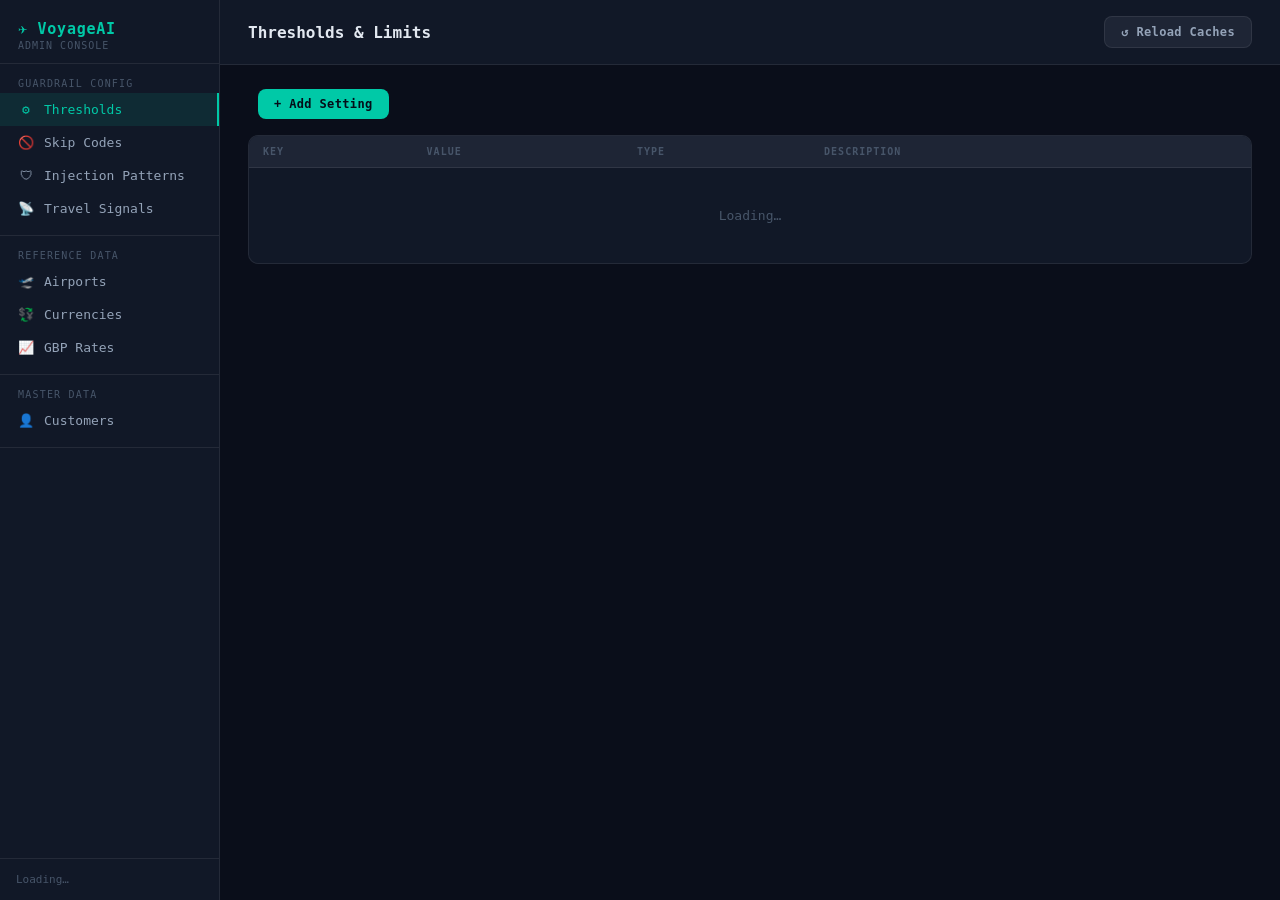
==== frontend/admin.html @ 00c59406 "admin panel implementation" ====
<!DOCTYPE html>
<html lang="en">
<head>
<meta charset="UTF-8">
<meta name="viewport" content="width=device-width,initial-scale=1">
<title>VoyageAI Admin</title>
<style>
:root {
  --bg:      #0a0e1a;
  --bg2:     #111827;
  --bg3:     #1e2535;
  --border:  rgba(255,255,255,.08);
  --teal:    #00c9a7;
  --amber:   #f59e0b;
  --red:     #ef4444;
  --text:    #e2e8f0;
  --muted:   #94a3b8;
  --dim:     #475569;
  --radius:  10px;
  --font:    'JetBrains Mono', 'Fira Code', monospace;
}
* { box-sizing: border-box; margin: 0; padding: 0; }
body { background: var(--bg); color: var(--text); font-family: var(--font); font-size: 13px; min-height: 100vh; }

/* ── Layout ── */
.shell { display: flex; min-height: 100vh; }
.sidebar { width: 220px; background: var(--bg2); border-right: 1px solid var(--border); display: flex; flex-direction: column; flex-shrink: 0; }
.main { flex: 1; overflow: hidden; display: flex; flex-direction: column; }

/* ── Sidebar ── */
.logo { padding: 20px 18px 12px; border-bottom: 1px solid var(--border); }
.logo .title { font-size: 15px; font-weight: 700; color: var(--teal); letter-spacing: .05em; }
.logo .sub   { font-size: 10px; color: var(--dim); margin-top: 2px; text-transform: uppercase; letter-spacing: .1em; }
.nav-group { padding: 10px 0; border-bottom: 1px solid var(--border); }
.nav-label { font-size: 10px; color: var(--dim); padding: 4px 18px; letter-spacing: .12em; text-transform: uppercase; }
.nav-item { display: flex; align-items: center; gap: 10px; padding: 9px 18px; cursor: pointer; color: var(--muted); transition: all .15s; }
.nav-item:hover   { background: rgba(0,201,167,.06); color: var(--text); }
.nav-item.active  { background: rgba(0,201,167,.1);  color: var(--teal); border-right: 2px solid var(--teal); }
.nav-item .icon   { width: 16px; text-align: center; flex-shrink: 0; }
.stats-bar { margin-top: auto; padding: 14px 16px; border-top: 1px solid var(--border); font-size: 11px; color: var(--dim); }
.stat-row  { display: flex; justify-content: space-between; margin-bottom: 4px; }
.stat-row span:last-child { color: var(--teal); font-weight: 700; }

/* ── Header ── */
.header { padding: 16px 28px; border-bottom: 1px solid var(--border); background: var(--bg2); display: flex; align-items: center; justify-content: space-between; flex-shrink: 0; }
.header h1 { font-size: 16px; font-weight: 700; }
.header .actions { display: flex; gap: 8px; }
.toast { position: fixed; bottom: 24px; right: 24px; padding: 10px 18px; border-radius: 8px; font-size: 12px; z-index: 9999; transform: translateY(60px); opacity: 0; transition: all .25s; pointer-events: none; }
.toast.show { transform: translateY(0); opacity: 1; }
.toast.ok   { background: rgba(0,201,167,.15); border: 1px solid var(--teal); color: var(--teal); }
.toast.err  { background: rgba(239,68,68,.15);  border: 1px solid var(--red);  color: var(--red); }

/* ── Content ── */
.content { flex: 1; overflow-y: auto; padding: 24px 28px; }
.section { display: none; }
.section.active { display: block; }

/* ── Toolbar ── */
.toolbar { display: flex; gap: 10px; margin-bottom: 16px; align-items: center; flex-wrap: wrap; }
.search  { flex: 1; min-width: 180px; background: var(--bg3); border: 1px solid var(--border); border-radius: 8px; padding: 8px 12px; color: var(--text); font-family: var(--font); font-size: 12px; outline: none; }
.search:focus { border-color: var(--teal); }
.select { background: var(--bg3); border: 1px solid var(--border); border-radius: 8px; padding: 8px 10px; color: var(--text); font-family: var(--font); font-size: 12px; outline: none; cursor: pointer; }
.btn { padding: 8px 16px; border-radius: 8px; border: none; cursor: pointer; font-family: var(--font); font-size: 12px; font-weight: 600; letter-spacing: .03em; transition: all .15s; display: flex; align-items: center; gap: 6px; }
.btn-primary { background: var(--teal); color: #040c18; }
.btn-primary:hover { filter: brightness(1.1); }
.btn-ghost { background: var(--bg3); border: 1px solid var(--border); color: var(--muted); }
.btn-ghost:hover { border-color: var(--teal); color: var(--teal); }
.btn-danger { background: rgba(239,68,68,.12); border: 1px solid rgba(239,68,68,.3); color: var(--red); }
.btn-danger:hover { background: rgba(239,68,68,.2); }
.btn-sm { padding: 4px 10px; font-size: 11px; }
.badge { display: inline-block; padding: 2px 8px; border-radius: 20px; font-size: 10px; font-weight: 700; letter-spacing: .05em; }
.badge-teal   { background: rgba(0,201,167,.15); color: var(--teal); }
.badge-amber  { background: rgba(245,158,11,.15); color: var(--amber); }
.badge-red    { background: rgba(239,68,68,.15);  color: var(--red); }
.badge-dim    { background: rgba(71,85,105,.3);   color: var(--muted); }

/* ── Table ── */
.table-wrap { background: var(--bg2); border: 1px solid var(--border); border-radius: var(--radius); overflow: hidden; }
table { width: 100%; border-collapse: collapse; }
th { background: var(--bg3); padding: 10px 14px; text-align: left; font-size: 10px; text-transform: uppercase; letter-spacing: .1em; color: var(--dim); font-weight: 700; border-bottom: 1px solid var(--border); }
td { padding: 10px 14px; border-bottom: 1px solid rgba(255,255,255,.04); vertical-align: middle; }
tr:last-child td { border-bottom: none; }
tr:hover td { background: rgba(255,255,255,.02); }
.code { font-family: var(--font); color: var(--teal); font-size: 12px; }
td.actions { display: flex; gap: 6px; justify-content: flex-end; }

/* ── Modal ── */
.overlay { position: fixed; inset: 0; background: rgba(0,0,0,.6); backdrop-filter: blur(4px); z-index: 100; display: none; align-items: center; justify-content: center; }
.overlay.open { display: flex; }
.modal { background: var(--bg2); border: 1px solid var(--border); border-radius: 14px; width: min(520px,92vw); max-height: 85vh; overflow-y: auto; }
.modal-head { padding: 18px 22px 14px; border-bottom: 1px solid var(--border); display: flex; justify-content: space-between; align-items: center; }
.modal-head h2 { font-size: 14px; font-weight: 700; }
.modal-close { background: none; border: none; color: var(--muted); cursor: pointer; font-size: 18px; line-height: 1; }
.modal-body { padding: 20px 22px; display: flex; flex-direction: column; gap: 14px; }
.modal-foot { padding: 14px 22px; border-top: 1px solid var(--border); display: flex; justify-content: flex-end; gap: 10px; }
.field { display: flex; flex-direction: column; gap: 6px; }
.field label { font-size: 10px; text-transform: uppercase; letter-spacing: .1em; color: var(--dim); }
.field input, .field select, .field textarea {
  background: var(--bg3); border: 1px solid var(--border); border-radius: 8px;
  padding: 9px 12px; color: var(--text); font-family: var(--font); font-size: 12px; outline: none;
  transition: border-color .15s;
}
.field input:focus, .field select:focus, .field textarea:focus { border-color: var(--teal); }
.field-row { display: grid; grid-template-columns: 1fr 1fr; gap: 12px; }
.empty { text-align: center; padding: 40px; color: var(--dim); }
.count { font-size: 11px; color: var(--dim); }
.tier-badge.Platinum { background: rgba(168,85,247,.15); color: #c084fc; }
.tier-badge.Gold     { background: rgba(245,158,11,.15); color: var(--amber); }
.tier-badge.Silver   { background: rgba(148,163,184,.15); color: #cbd5e1; }
.tier-badge.Blue     { background: rgba(59,130,246,.15);  color: #60a5fa; }
.toggle { display: flex; align-items: center; gap: 8px; cursor: pointer; }
.toggle input { width: 36px; height: 20px; appearance: none; background: var(--dim); border-radius: 10px; position: relative; cursor: pointer; transition: background .2s; }
.toggle input:checked { background: var(--teal); }
.toggle input::after { content:''; position: absolute; width: 14px; height: 14px; border-radius: 50%; background: white; top: 3px; left: 3px; transition: left .2s; }
.toggle input:checked::after { left: 19px; }

/* ── Danger zone ── */
.danger-zone { margin-top: 16px; border: 1px solid rgba(239,68,68,.2); border-radius: 10px; padding: 14px 18px; }
.danger-title { font-size: 11px; color: var(--red); font-weight: 700; margin-bottom: 10px; letter-spacing: .05em; }
</style>
</head>
<body>
<div class="shell">

<!-- ── SIDEBAR ── -->
<nav class="sidebar">
  <div class="logo">
    <div class="title">✈ VoyageAI</div>
    <div class="sub">Admin Console</div>
  </div>
  <div class="nav-group">
    <div class="nav-label">Guardrail Config</div>
    <div class="nav-item active" onclick="nav('config')">         <span class="icon">⚙</span> Thresholds</div>
    <div class="nav-item" onclick="nav('skip')">                  <span class="icon">🚫</span> Skip Codes</div>
    <div class="nav-item" onclick="nav('injection')">             <span class="icon">🛡</span> Injection Patterns</div>
    <div class="nav-item" onclick="nav('signals')">               <span class="icon">📡</span> Travel Signals</div>
  </div>
  <div class="nav-group">
    <div class="nav-label">Reference Data</div>
    <div class="nav-item" onclick="nav('airports')">              <span class="icon">🛫</span> Airports</div>
    <div class="nav-item" onclick="nav('currencies')">            <span class="icon">💱</span> Currencies</div>
    <div class="nav-item" onclick="nav('rates')">                 <span class="icon">📈</span> GBP Rates</div>
  </div>
  <div class="nav-group">
    <div class="nav-label">Master Data</div>
    <div class="nav-item" onclick="nav('customers')">             <span class="icon">👤</span> Customers</div>
  </div>
  <div class="stats-bar" id="statsBar">Loading…</div>
</nav>

<!-- ── MAIN ── -->
<div class="main">
  <div class="header">
    <h1 id="pageTitle">Thresholds & Limits</h1>
    <div class="actions">
      <button class="btn btn-ghost" onclick="reloadCaches()">↺ Reload Caches</button>
    </div>
  </div>
  <div class="content">

    <!-- ── CONFIG ── -->
    <div class="section active" id="sec-config">
      <div class="toolbar">
        <span class="count" id="configCount"></span>
        <button class="btn btn-primary" onclick="openModal('config')">+ Add Setting</button>
      </div>
      <div class="table-wrap"><table>
        <thead><tr><th>Key</th><th>Value</th><th>Type</th><th>Description</th><th style="width:90px"></th></tr></thead>
        <tbody id="configBody"><tr><td colspan="5" class="empty">Loading…</td></tr></tbody>
      </table></div>
    </div>

    <!-- ── SKIP CODES ── -->
    <div class="section" id="sec-skip">
      <div class="toolbar">
        <input class="search" id="skipSearch" placeholder="Search code…" oninput="filterSkip()">
        <select class="select" id="skipCatFilter" onchange="filterSkip()"><option value="">All categories</option></select>
        <span class="count" id="skipCount"></span>
        <button class="btn btn-primary" onclick="openModal('skip')">+ Add Code</button>
      </div>
      <div class="table-wrap"><table>
        <thead><tr><th>Code</th><th>Category</th><th>Description</th><th style="width:80px"></th></tr></thead>
        <tbody id="skipBody"><tr><td colspan="4" class="empty">Loading…</td></tr></tbody>
      </table></div>
    </div>

    <!-- ── INJECTION ── -->
    <div class="section" id="sec-injection">
      <div class="toolbar">
        <span class="count" id="injCount"></span>
        <button class="btn btn-primary" onclick="openModal('injection')">+ Add Pattern</button>
      </div>
      <div class="table-wrap"><table>
        <thead><tr><th>Pattern</th><th>Description</th><th>Status</th><th style="width:100px"></th></tr></thead>
        <tbody id="injBody"><tr><td colspan="4" class="empty">Loading…</td></tr></tbody>
      </table></div>
    </div>

    <!-- ── TRAVEL SIGNALS ── -->
    <div class="section" id="sec-signals">
      <div class="toolbar">
        <select class="select" id="sigCatFilter" onchange="loadSignals()"><option value="">All categories</option><option>CORE</option><option>MODIFICATION</option><option>DESTINATION</option></select>
        <span class="count" id="sigCount"></span>
        <button class="btn btn-primary" onclick="openModal('signal')">+ Add Signal</button>
      </div>
      <div class="table-wrap"><table>
        <thead><tr><th>Signal / Keyword</th><th>Category</th><th style="width:80px"></th></tr></thead>
        <tbody id="sigBody"><tr><td colspan="3" class="empty">Loading…</td></tr></tbody>
      </table></div>
    </div>

    <!-- ── AIRPORTS ── -->
    <div class="section" id="sec-airports">
      <div class="toolbar">
        <input class="search" id="apSearch" placeholder="Search IATA, city, country…" oninput="loadAirports()">
        <span class="count" id="apCount"></span>
        <button class="btn btn-primary" onclick="openModal('airport')">+ Add Airport</button>
      </div>
      <div class="table-wrap"><table>
        <thead><tr><th>IATA</th><th>Name</th><th>City</th><th>Country</th><th>Lat</th><th>Lon</th><th style="width:80px"></th></tr></thead>
        <tbody id="apBody"><tr><td colspan="7" class="empty">Loading…</td></tr></tbody>
      </table></div>
    </div>

    <!-- ── CURRENCIES ── -->
    <div class="section" id="sec-currencies">
      <div class="toolbar">
        <input class="search" id="curSearch" placeholder="Search code or name…" oninput="loadCurrencies()">
        <span class="count" id="curCount"></span>
        <button class="btn btn-primary" onclick="openModal('currency')">+ Add Currency</button>
      </div>
      <div class="table-wrap"><table>
        <thead><tr><th>Code</th><th>Name</th><th>Symbol</th><th>Decimals</th><th style="width:80px"></th></tr></thead>
        <tbody id="curBody"><tr><td colspan="5" class="empty">Loading…</td></tr></tbody>
      </table></div>
    </div>

    <!-- ── GBP RATES ── -->
    <div class="section" id="sec-rates">
      <div class="toolbar">
        <span class="count" id="rateCount"></span>
        <button class="btn btn-primary" onclick="openModal('rate')">+ Add Rate</button>
      </div>
      <div class="table-wrap"><table>
        <thead><tr><th>Currency</th><th>1 GBP =</th><th>Updated</th><th style="width:80px"></th></tr></thead>
        <tbody id="rateBody"><tr><td colspan="4" class="empty">Loading…</td></tr></tbody>
      </table></div>
    </div>

    <!-- ── CUSTOMERS ── -->
    <div class="section" id="sec-customers">
      <div class="toolbar">
        <input class="search" id="custSearch" placeholder="Search name, email, member ID…" oninput="loadCustomers()">
        <span class="count" id="custCount"></span>
        <button class="btn btn-primary" onclick="openModal('customer')">+ Add Customer</button>
      </div>
      <div class="table-wrap"><table>
        <thead><tr><th>Name</th><th>Email</th><th>Member ID</th><th>Tier</th><th>Points</th><th>Style</th><th style="width:100px"></th></tr></thead>
        <tbody id="custBody"><tr><td colspan="7" class="empty">Loading…</td></tr></tbody>
      </table></div>
    </div>

  </div><!-- /content -->
</div><!-- /main -->
</div><!-- /shell -->

<!-- ── MODAL ── -->
<div class="overlay" id="overlay" onclick="if(event.target===this)closeModal()">
<div class="modal">
  <div class="modal-head">
    <h2 id="modalTitle">Add Item</h2>
    <button class="modal-close" onclick="closeModal()">✕</button>
  </div>
  <div class="modal-body" id="modalBody"></div>
  <div class="modal-foot">
    <button class="btn btn-ghost" onclick="closeModal()">Cancel</button>
    <button class="btn btn-primary" id="modalSave" onclick="saveModal()">Save</button>
  </div>
</div>
</div>

<!-- ── TOAST ── -->
<div class="toast" id="toast"></div>

<script>
const API = 'http://127.0.0.1:5000/api';
let currentSection = 'config';
let modalType = '';
let modalData = {};
let allSkip = [], allSkipCats = [];
let allSig = [];

// ── Navigation ──────────────────────────────────────────────
function nav(sec) {
  document.querySelectorAll('.nav-item').forEach(el => el.classList.remove('active'));
  event.currentTarget.classList.add('active');
  document.querySelectorAll('.section').forEach(s => s.classList.remove('active'));
  document.getElementById('sec-' + sec).classList.add('active');
  currentSection = sec;
  const titles = { config:'Thresholds & Limits', skip:'Skip Codes', injection:'Injection Patterns',
    signals:'Travel Signals', airports:'Airports', currencies:'Currencies', rates:'GBP Exchange Rates', customers:'Customers' };
  document.getElementById('pageTitle').textContent = titles[sec] || sec;
  load(sec);
}

function load(sec) {
  const fns = { config:loadConfig, skip:loadSkip, injection:loadInjection, signals:loadSignals,
    airports:loadAirports, currencies:loadCurrencies, rates:loadRates, customers:loadCustomers };
  if (fns[sec]) fns[sec]();
}

// ── API helpers ──────────────────────────────────────────────
async function apiFetch(url, opts = {}) {
  const r = await fetch(API + url, {
    headers: {'Content-Type':'application/json'}, ...opts
  });
  return r.json();
}
async function apiGet(url)         { return apiFetch(url); }
async function apiPost(url, body)  { return apiFetch(url, {method:'POST',  body:JSON.stringify(body)}); }
async function apiPatch(url, body) { return apiFetch(url, {method:'PATCH', body:JSON.stringify(body)}); }
async function apiDelete(url)      { return apiFetch(url, {method:'DELETE'}); }

function toast(msg, type='ok') {
  const el = document.getElementById('toast');
  el.textContent = msg;
  el.className = `toast ${type} show`;
  setTimeout(() => el.classList.remove('show'), 3000);
}

function fmt(v) { return v === null || v === undefined ? '—' : v; }
function fmtDate(ts) { return ts ? new Date(ts * 1000).toLocaleDateString() : '—'; }

// ── Stats ────────────────────────────────────────────────────
async function loadStats() {
  const d = await apiGet('/admin/stats');
  if (!d.data) return;
  const s = d.data;
  document.getElementById('statsBar').innerHTML = `
    <div class="stat-row"><span>Airports</span><span>${s.ref_airports||0}</span></div>
    <div class="stat-row"><span>Currencies</span><span>${s.ref_currencies||0}</span></div>
    <div class="stat-row"><span>Skip codes</span><span>${s.guardrail_skip_codes||0}</span></div>
    <div class="stat-row"><span>Customers</span><span>${s.customers||0}</span></div>
  `;
}

async function reloadCaches() {
  toast('Reloading caches…', 'ok');
  await apiPost('/admin/ref/airports', {iata:'__reload__'}).catch(() => {});
  setTimeout(loadStats, 500);
  toast('Caches reloaded', 'ok');
}

// ── CONFIG ───────────────────────────────────────────────────
async function loadConfig() {
  const d = await apiGet('/admin/guardrail/config');
  const rows = d.data || [];
  document.getElementById('configCount').textContent = `${rows.length} settings`;
  document.getElementById('configBody').innerHTML = rows.length === 0
    ? '<tr><td colspan="5" class="empty">No config found</td></tr>'
    : rows.map(r => `<tr>
        <td><span class="code">${r.key}</span></td>
        <td><strong>${r.value}</strong></td>
        <td><span class="badge badge-dim">${r.dtype}</span></td>
        <td style="color:var(--muted)">${r.description||'—'}</td>
        <td class="actions">
          <button class="btn btn-ghost btn-sm" onclick='editConfig(${JSON.stringify(r)})'>Edit</button>
          <button class="btn btn-danger btn-sm" onclick="delConfig('${r.key}')">Del</button>
        </td>
      </tr>`).join('');
}
function editConfig(r) { openModal('config', r); }
async function delConfig(key) {
  if (!confirm(`Delete config "${key}"?`)) return;
  const d = await apiDelete(`/admin/guardrail/config/${key}`);
  toast(d.status === 'ok' ? d.message : d.message, d.status === 'ok' ? 'ok' : 'err');
  loadConfig();
}

// ── SKIP CODES ───────────────────────────────────────────────
async function loadSkip() {
  const d = await apiGet('/admin/guardrail/skip-codes');
  allSkip = d.data || [];
  const cats = [...new Set(allSkip.map(r => r.category))].sort();
  allSkipCats = cats;
  const sel = document.getElementById('skipCatFilter');
  sel.innerHTML = '<option value="">All categories</option>' + cats.map(c => `<option>${c}</option>`).join('');
  filterSkip();
}
function filterSkip() {
  const q = (document.getElementById('skipSearch').value || '').toLowerCase();
  const cat = document.getElementById('skipCatFilter').value;
  const rows = allSkip.filter(r =>
    (!q || r.code.toLowerCase().includes(q) || (r.description||'').toLowerCase().includes(q)) &&
    (!cat || r.category === cat)
  );
  document.getElementById('skipCount').textContent = `${rows.length} codes`;
  document.getElementById('skipBody').innerHTML = rows.length === 0
    ? '<tr><td colspan="4" class="empty">No codes found</td></tr>'
    : rows.map(r => `<tr>
        <td><span class="code">${r.code}</span></td>
        <td><span class="badge badge-dim">${r.category}</span></td>
        <td style="color:var(--muted)">${r.description||'—'}</td>
        <td class="actions">
          <button class="btn btn-danger btn-sm" onclick="delSkip('${r.code}','${r.category}')">Del</button>
        </td>
      </tr>`).join('');
}
async function delSkip(code, cat) {
  if (!confirm(`Delete skip code "${code}" (${cat})?`)) return;
  const d = await apiDelete(`/admin/guardrail/skip-codes/${code}?category=${cat}`);
  toast(d.message, d.status === 'ok' ? 'ok' : 'err');
  loadSkip();
}

// ── INJECTION PATTERNS ───────────────────────────────────────
async function loadInjection() {
  const d = await apiGet('/admin/guardrail/injection-patterns');
  const rows = d.data || [];
  document.getElementById('injCount').textContent = `${rows.length} patterns`;
  document.getElementById('injBody').innerHTML = rows.length === 0
    ? '<tr><td colspan="4" class="empty">No patterns found</td></tr>'
    : rows.map(r => `<tr>
        <td><code style="color:var(--amber);font-size:11px">${r.pattern}</code></td>
        <td style="color:var(--muted)">${r.description||'—'}</td>
        <td>
          <label class="toggle">
            <input type="checkbox" ${r.enabled ? 'checked' : ''} onchange="toggleInj(${r.id},this.checked)">
            <span style="font-size:11px;color:var(--muted);margin-left:4px">${r.enabled ? 'ON' : 'OFF'}</span>
          </label>
        </td>
        <td class="actions">
          <button class="btn btn-danger btn-sm" onclick="delInj(${r.id})">Del</button>
        </td>
      </tr>`).join('');
}
async function toggleInj(id, enabled) {
  const d = await apiPatch(`/admin/guardrail/injection-patterns/${id}`, {enabled: enabled ? 1 : 0});
  toast(d.message, d.status === 'ok' ? 'ok' : 'err');
}
async function delInj(id) {
  if (!confirm('Delete this injection pattern?')) return;
  const d = await apiDelete(`/admin/guardrail/injection-patterns/${id}`);
  toast(d.message, d.status === 'ok' ? 'ok' : 'err');
  loadInjection();
}

// ── TRAVEL SIGNALS ───────────────────────────────────────────
async function loadSignals() {
  const d = await apiGet('/admin/guardrail/travel-signals');
  allSig = d.data || [];
  const cat = document.getElementById('sigCatFilter').value;
  const rows = cat ? allSig.filter(r => r.category === cat) : allSig;
  document.getElementById('sigCount').textContent = `${rows.length} signals`;
  const catColor = {CORE:'badge-teal', MODIFICATION:'badge-amber', DESTINATION:'badge-dim'};
  document.getElementById('sigBody').innerHTML = rows.length === 0
    ? '<tr><td colspan="3" class="empty">No signals found</td></tr>'
    : rows.map(r => `<tr>
        <td><span class="code">${r.signal}</span></td>
        <td><span class="badge ${catColor[r.category]||'badge-dim'}">${r.category}</span></td>
        <td class="actions">
          <button class="btn btn-danger btn-sm" onclick="delSignal('${r.signal}')">Del</button>
        </td>
      </tr>`).join('');
}
async function delSignal(signal) {
  if (!confirm(`Delete signal "${signal}"?`)) return;
  const d = await apiDelete(`/admin/guardrail/travel-signals/${encodeURIComponent(signal)}`);
  toast(d.message, d.status === 'ok' ? 'ok' : 'err');
  loadSignals();
}

// ── AIRPORTS ────────────────────────────────────────────────
async function loadAirports() {
  const q = document.getElementById('apSearch').value;
  const d = await apiGet(`/admin/ref/airports?q=${encodeURIComponent(q)}&limit=100`);
  const rows = d.data || [];
  document.getElementById('apCount').textContent = `${rows.length} shown`;
  document.getElementById('apBody').innerHTML = rows.length === 0
    ? '<tr><td colspan="7" class="empty">No airports found</td></tr>'
    : rows.map(r => `<tr>
        <td><span class="code">${r.iata}</span></td>
        <td>${r.name}</td>
        <td>${r.city}</td>
        <td><span class="badge badge-dim">${r.country_code}</span></td>
        <td style="color:var(--dim)">${r.lat ? r.lat.toFixed(3) : '—'}</td>
        <td style="color:var(--dim)">${r.lon ? r.lon.toFixed(3) : '—'}</td>
        <td class="actions">
          <button class="btn btn-ghost btn-sm" onclick='editAirport(${JSON.stringify(r)})'>Edit</button>
          <button class="btn btn-danger btn-sm" onclick="delAirport('${r.iata}')">Del</button>
        </td>
      </tr>`).join('');
}
function editAirport(r) { openModal('airport', r); }
async function delAirport(iata) {
  if (!confirm(`Delete airport ${iata}?`)) return;
  const d = await apiDelete(`/admin/ref/airports/${iata}`);
  toast(d.message, d.status === 'ok' ? 'ok' : 'err');
  loadAirports();
}

// ── CURRENCIES ───────────────────────────────────────────────
async function loadCurrencies() {
  const q = document.getElementById('curSearch').value;
  const d = await apiGet(`/admin/ref/currencies?q=${encodeURIComponent(q)}`);
  const rows = d.data || [];
  document.getElementById('curCount').textContent = `${rows.length} currencies`;
  document.getElementById('curBody').innerHTML = rows.length === 0
    ? '<tr><td colspan="5" class="empty">No currencies found</td></tr>'
    : rows.map(r => `<tr>
        <td><span class="code">${r.code}</span></td>
        <td>${r.name}</td>
        <td style="color:var(--amber)">${r.symbol||'—'}</td>
        <td>${r.decimals}</td>
        <td class="actions">
          <button class="btn btn-ghost btn-sm" onclick='editCurrency(${JSON.stringify(r)})'>Edit</button>
          <button class="btn btn-danger btn-sm" onclick="delCurrency('${r.code}')">Del</button>
        </td>
      </tr>`).join('');
}
function editCurrency(r) { openModal('currency', r); }
async function delCurrency(code) {
  if (!confirm(`Delete currency ${code}?`)) return;
  const d = await apiDelete(`/admin/ref/currencies/${code}`);
  toast(d.message, d.status === 'ok' ? 'ok' : 'err');
  loadCurrencies();
}

// ── GBP RATES ────────────────────────────────────────────────
async function loadRates() {
  const d = await apiGet('/admin/ref/gbp-rates');
  const rows = d.data || [];
  document.getElementById('rateCount').textContent = `${rows.length} rates`;
  document.getElementById('rateBody').innerHTML = rows.length === 0
    ? '<tr><td colspan="4" class="empty">No rates found</td></tr>'
    : rows.map(r => `<tr>
        <td><span class="code">${r.currency}</span></td>
        <td><strong>${r.rate}</strong></td>
        <td style="color:var(--dim)">${fmtDate(r.updated_at)}</td>
        <td class="actions">
          <button class="btn btn-ghost btn-sm" onclick='editRate(${JSON.stringify(r)})'>Edit</button>
          <button class="btn btn-danger btn-sm" onclick="delRate('${r.currency}')">Del</button>
        </td>
      </tr>`).join('');
}
function editRate(r) { openModal('rate', r); }
async function delRate(currency) {
  if (!confirm(`Delete rate ${currency}?`)) return;
  const d = await apiDelete(`/admin/ref/gbp-rates/${currency}`);
  toast(d.message, d.status === 'ok' ? 'ok' : 'err');
  loadRates();
}

// ── CUSTOMERS ────────────────────────────────────────────────
async function loadCustomers() {
  const q = document.getElementById('custSearch').value;
  const d = await apiGet(`/admin/customers?q=${encodeURIComponent(q)}`);
  const rows = d.data || [];
  document.getElementById('custCount').textContent = `${rows.length} customers`;
  document.getElementById('custBody').innerHTML = rows.length === 0
    ? '<tr><td colspan="7" class="empty">No customers found</td></tr>'
    : rows.map(r => `<tr>
        <td><strong>${r.name}</strong></td>
        <td style="color:var(--muted)">${r.email}</td>
        <td><span class="code" style="font-size:11px">${r.member_id||r.id}</span></td>
        <td><span class="badge tier-badge ${r.tier||'Blue'}">${r.tier||'Blue'}</span></td>
        <td>${(r.points||0).toLocaleString()}</td>
        <td style="color:var(--muted)">${r.travel_style||'—'}</td>
        <td class="actions">
          <button class="btn btn-ghost btn-sm" onclick='editCustomer(${JSON.stringify(r)})'>Edit</button>
          <button class="btn btn-danger btn-sm" onclick="delCustomer('${r.id}')">Del</button>
        </td>
      </tr>`).join('');
}
function editCustomer(r) { openModal('customer', r); }
async function delCustomer(id) {
  if (!confirm('Delete this customer? This cannot be undone.')) return;
  const d = await apiDelete(`/admin/customers/${id}`);
  toast(d.message, d.status === 'ok' ? 'ok' : 'err');
  loadCustomers();
}

// ── MODAL ────────────────────────────────────────────────────
const FORMS = {
  config: (d={}) => ({
    title: d.key ? 'Edit Config' : 'Add Config Setting',
    html: `
      <div class="field"><label>Key *</label><input id="f_key" value="${d.key||''}" placeholder="CONFIDENCE_THRESHOLD"></div>
      <div class="field-row">
        <div class="field"><label>Value *</label><input id="f_value" value="${d.value||''}" placeholder="0.72"></div>
        <div class="field"><label>Type</label><select id="f_dtype">
          <option ${d.dtype==='float'?'selected':''}>float</option>
          <option ${d.dtype==='int'?'selected':''}>int</option>
          <option ${d.dtype==='str'?'selected':''}>str</option>
          <option ${d.dtype==='bool'?'selected':''}>bool</option>
        </select></div>
      </div>
      <div class="field"><label>Description</label><input id="f_desc" value="${d.description||''}" placeholder="What this setting controls"></div>
    `,
    save: () => ({ key:v('f_key'), value:v('f_value'), dtype:v('f_dtype'), description:v('f_desc') }),
    api: () => apiPost('/admin/guardrail/config', FORMS.config().save()),
  }),
  skip: (d={}) => ({
    title: 'Add Skip Code',
    html: `
      <div class="field-row">
        <div class="field"><label>Code * (3 letters)</label><input id="f_code" maxlength="5" value="${d.code||''}" placeholder="TAP" style="text-transform:uppercase"></div>
        <div class="field"><label>Category *</label><select id="f_cat">
          ${['ENGLISH','TECH','AIRLINE','HOTEL_BRAND','ROOM_TYPE','COUNTRY_ABBREV'].map(c=>`<option ${d.category===c?'selected':''}>${c}</option>`).join('')}
        </select></div>
      </div>
      <div class="field"><label>Description</label><input id="f_desc" value="${d.description||''}" placeholder="What this code represents"></div>
    `,
    save: () => ({ code:v('f_code').toUpperCase(), category:v('f_cat'), description:v('f_desc') }),
  }),
  injection: (d={}) => ({
    title: 'Add Injection Pattern',
    html: `
      <div class="field"><label>Regex Pattern *</label><input id="f_pat" value="${d.pattern||''}" placeholder="ignore\\s+.*instructions"></div>
      <div class="field"><label>Description</label><input id="f_desc" value="${d.description||''}" placeholder="What attack this catches"></div>
    `,
    save: () => ({ pattern:v('f_pat'), description:v('f_desc'), enabled:1 }),
  }),
  signal: (d={}) => ({
    title: 'Add Travel Signal',
    html: `
      <div class="field"><label>Signal / Keyword *</label><input id="f_sig" value="${d.signal||''}" placeholder="flight"></div>
      <div class="field"><label>Category *</label><select id="f_cat">
        ${['CORE','MODIFICATION','DESTINATION'].map(c=>`<option ${d.category===c?'selected':''}>${c}</option>`).join('')}
      </select></div>
    `,
    save: () => ({ signal:v('f_sig'), category:v('f_cat') }),
  }),
  airport: (d={}) => ({
    title: d.iata ? `Edit ${d.iata}` : 'Add Airport',
    html: `
      <div class="field-row">
        <div class="field"><label>IATA Code * (3 letters)</label><input id="f_iata" maxlength="3" value="${d.iata||''}" placeholder="DXB" style="text-transform:uppercase"></div>
        <div class="field"><label>Country Code *</label><input id="f_cc" maxlength="2" value="${d.country_code||''}" placeholder="AE" style="text-transform:uppercase"></div>
      </div>
      <div class="field"><label>Airport Name *</label><input id="f_name" value="${d.name||''}" placeholder="Dubai International Airport"></div>
      <div class="field"><label>City *</label><input id="f_city" value="${d.city||''}" placeholder="Dubai"></div>
      <div class="field-row">
        <div class="field"><label>Latitude</label><input id="f_lat" type="number" step="0.0001" value="${d.lat||''}" placeholder="25.2532"></div>
        <div class="field"><label>Longitude</label><input id="f_lon" type="number" step="0.0001" value="${d.lon||''}" placeholder="55.3657"></div>
      </div>
    `,
    save: () => ({ iata:v('f_iata').toUpperCase(), country_code:v('f_cc').toUpperCase(), name:v('f_name'), city:v('f_city'), lat:parseFloat(v('f_lat'))||null, lon:parseFloat(v('f_lon'))||null }),
  }),
  currency: (d={}) => ({
    title: d.code ? `Edit ${d.code}` : 'Add Currency',
    html: `
      <div class="field-row">
        <div class="field"><label>ISO Code * (3 letters)</label><input id="f_code" maxlength="3" value="${d.code||''}" placeholder="AED" style="text-transform:uppercase"></div>
        <div class="field"><label>Symbol</label><input id="f_sym" value="${d.symbol||''}" placeholder="د.إ"></div>
      </div>
      <div class="field"><label>Currency Name *</label><input id="f_name" value="${d.name||''}" placeholder="UAE Dirham"></div>
      <div class="field"><label>Decimal Places</label><input id="f_dec" type="number" min="0" max="4" value="${d.decimals!==undefined?d.decimals:2}"></div>
    `,
    save: () => ({ code:v('f_code').toUpperCase(), name:v('f_name'), symbol:v('f_sym'), decimals:parseInt(v('f_dec')||2) }),
  }),
  rate: (d={}) => ({
    title: d.currency ? `Edit Rate: ${d.currency}` : 'Add GBP Rate',
    html: `
      <div class="field-row">
        <div class="field"><label>Currency Code *</label><input id="f_cur" maxlength="3" value="${d.currency||''}" placeholder="AED" style="text-transform:uppercase"></div>
        <div class="field"><label>1 GBP = ? *</label><input id="f_rate" type="number" step="0.0001" value="${d.rate||''}" placeholder="4.672"></div>
      </div>
    `,
    save: () => ({ currency:v('f_cur').toUpperCase(), rate:parseFloat(v('f_rate')) }),
  }),
  customer: (d={}) => ({
    title: d.id ? `Edit: ${d.name}` : 'Add Customer',
    html: `
      <div class="field-row">
        <div class="field"><label>Full Name *</label><input id="f_name" value="${d.name||''}" placeholder="Emma Clarke"></div>
        <div class="field"><label>Email *</label><input id="f_email" type="email" value="${d.email||''}" placeholder="emma@example.com"></div>
      </div>
      <div class="field-row">
        <div class="field"><label>Loyalty Tier</label><select id="f_tier">
          ${['Platinum','Gold','Silver','Blue'].map(t=>`<option ${d.tier===t?'selected':''}>${t}</option>`).join('')}
        </select></div>
        <div class="field"><label>Points Balance</label><input id="f_pts" type="number" value="${d.points||0}"></div>
      </div>
      <div class="field-row">
        <div class="field"><label>Travel Style</label><select id="f_style">
          ${['leisure','luxury','adventure','family','business','budget'].map(s=>`<option ${d.travel_style===s?'selected':''}>${s}</option>`).join('')}
        </select></div>
        <div class="field"><label>Member ID</label><input id="f_mid" value="${d.member_id||d.id||''}" placeholder="VGI-GOLD-5001"></div>
      </div>
      <div class="field-row">
        <div class="field"><label>Adults in Family</label><input id="f_adults" type="number" min="1" value="${d.adults_in_family||2}"></div>
        <div class="field"><label>Children</label><input id="f_kids" type="number" min="0" value="${d.children_in_family||0}"></div>
      </div>
      ${d.id ? `<div class="danger-zone"><div class="danger-title">⚠ DANGER ZONE</div><p style="color:var(--muted);font-size:11px;margin-bottom:10px">This action permanently deletes the customer and all their session data.</p><button class="btn btn-danger" onclick="delCustomer('${d.id}');closeModal()">Delete Customer Permanently</button></div>` : ''}
    `,
    save: () => ({
      name:v('f_name'), email:v('f_email'), tier:v('f_tier'),
      points:parseInt(v('f_pts')||0), travel_style:v('f_style'),
      member_id:v('f_mid'), adults_in_family:parseInt(v('f_adults')||2),
      children_in_family:parseInt(v('f_kids')||0),
      id: d.id
    }),
  }),
};

const SAVE_FNS = {
  config:    async d => apiPost('/admin/guardrail/config', d),
  skip:      async d => apiPost('/admin/guardrail/skip-codes', d),
  injection: async d => apiPost('/admin/guardrail/injection-patterns', d),
  signal:    async d => apiPost('/admin/guardrail/travel-signals', d),
  airport:   async d => apiPost('/admin/ref/airports', d),
  currency:  async d => apiPost('/admin/ref/currencies', d),
  rate:      async d => apiPost('/admin/ref/gbp-rates', d),
  customer:  async d => d.id ? apiPatch(`/admin/customers/${d.id}`,d) : apiPost('/admin/customers', d),
};

function v(id) { return (document.getElementById(id)||{}).value || ''; }

function openModal(type, data = {}) {
  modalType = type;
  modalData = data;
  const form = FORMS[type](data);
  document.getElementById('modalTitle').textContent = form.title;
  document.getElementById('modalBody').innerHTML = form.html;
  document.getElementById('overlay').classList.add('open');
}

function closeModal() {
  document.getElementById('overlay').classList.remove('open');
  modalType = ''; modalData = {};
}

async function saveModal() {
  const form = FORMS[modalType](modalData);
  const data = form.save ? form.save() : {};
  if (!data) return;
  try {
    const d = await SAVE_FNS[modalType](data);
    if (d.status === 'ok') {
      toast(d.message, 'ok');
      closeModal();
      load(currentSection);
      loadStats();
    } else {
      toast(d.message || 'Error saving', 'err');
    }
  } catch (e) {
    toast('Network error: ' + e.message, 'err');
  }
}

// ── Init ─────────────────────────────────────────────────────
loadStats();
loadConfig();
</script>
</body>
</html>
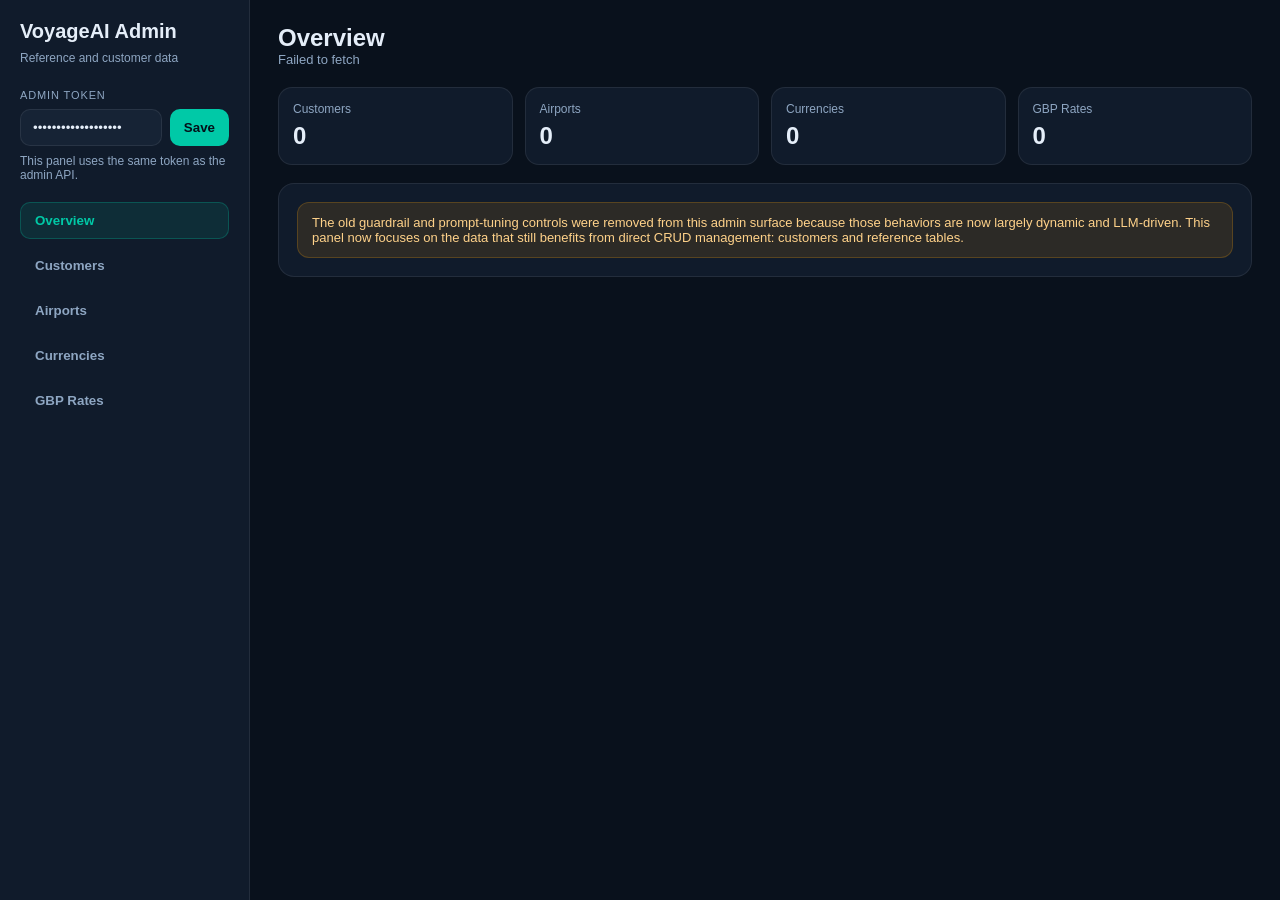
==== commit 7a3f7c84: "updated admin panel" ====
--- a/frontend/admin.html
+++ b/frontend/admin.html
@@ -2,757 +2,711 @@
 <html lang="en">
 <head>
 <meta charset="UTF-8">
-<meta name="viewport" content="width=device-width,initial-scale=1">
+<meta name="viewport" content="width=device-width, initial-scale=1">
 <title>VoyageAI Admin</title>
 <style>
-:root {
-  --bg:      #0a0e1a;
-  --bg2:     #111827;
-  --bg3:     #1e2535;
-  --border:  rgba(255,255,255,.08);
-  --teal:    #00c9a7;
-  --amber:   #f59e0b;
-  --red:     #ef4444;
-  --text:    #e2e8f0;
-  --muted:   #94a3b8;
-  --dim:     #475569;
-  --radius:  10px;
-  --font:    'JetBrains Mono', 'Fira Code', monospace;
-}
-* { box-sizing: border-box; margin: 0; padding: 0; }
-body { background: var(--bg); color: var(--text); font-family: var(--font); font-size: 13px; min-height: 100vh; }
-
-/* ── Layout ── */
-.shell { display: flex; min-height: 100vh; }
-.sidebar { width: 220px; background: var(--bg2); border-right: 1px solid var(--border); display: flex; flex-direction: column; flex-shrink: 0; }
-.main { flex: 1; overflow: hidden; display: flex; flex-direction: column; }
-
-/* ── Sidebar ── */
-.logo { padding: 20px 18px 12px; border-bottom: 1px solid var(--border); }
-.logo .title { font-size: 15px; font-weight: 700; color: var(--teal); letter-spacing: .05em; }
-.logo .sub   { font-size: 10px; color: var(--dim); margin-top: 2px; text-transform: uppercase; letter-spacing: .1em; }
-.nav-group { padding: 10px 0; border-bottom: 1px solid var(--border); }
-.nav-label { font-size: 10px; color: var(--dim); padding: 4px 18px; letter-spacing: .12em; text-transform: uppercase; }
-.nav-item { display: flex; align-items: center; gap: 10px; padding: 9px 18px; cursor: pointer; color: var(--muted); transition: all .15s; }
-.nav-item:hover   { background: rgba(0,201,167,.06); color: var(--text); }
-.nav-item.active  { background: rgba(0,201,167,.1);  color: var(--teal); border-right: 2px solid var(--teal); }
-.nav-item .icon   { width: 16px; text-align: center; flex-shrink: 0; }
-.stats-bar { margin-top: auto; padding: 14px 16px; border-top: 1px solid var(--border); font-size: 11px; color: var(--dim); }
-.stat-row  { display: flex; justify-content: space-between; margin-bottom: 4px; }
-.stat-row span:last-child { color: var(--teal); font-weight: 700; }
-
-/* ── Header ── */
-.header { padding: 16px 28px; border-bottom: 1px solid var(--border); background: var(--bg2); display: flex; align-items: center; justify-content: space-between; flex-shrink: 0; }
-.header h1 { font-size: 16px; font-weight: 700; }
-.header .actions { display: flex; gap: 8px; }
-.toast { position: fixed; bottom: 24px; right: 24px; padding: 10px 18px; border-radius: 8px; font-size: 12px; z-index: 9999; transform: translateY(60px); opacity: 0; transition: all .25s; pointer-events: none; }
-.toast.show { transform: translateY(0); opacity: 1; }
-.toast.ok   { background: rgba(0,201,167,.15); border: 1px solid var(--teal); color: var(--teal); }
-.toast.err  { background: rgba(239,68,68,.15);  border: 1px solid var(--red);  color: var(--red); }
-
-/* ── Content ── */
-.content { flex: 1; overflow-y: auto; padding: 24px 28px; }
-.section { display: none; }
-.section.active { display: block; }
-
-/* ── Toolbar ── */
-.toolbar { display: flex; gap: 10px; margin-bottom: 16px; align-items: center; flex-wrap: wrap; }
-.search  { flex: 1; min-width: 180px; background: var(--bg3); border: 1px solid var(--border); border-radius: 8px; padding: 8px 12px; color: var(--text); font-family: var(--font); font-size: 12px; outline: none; }
-.search:focus { border-color: var(--teal); }
-.select { background: var(--bg3); border: 1px solid var(--border); border-radius: 8px; padding: 8px 10px; color: var(--text); font-family: var(--font); font-size: 12px; outline: none; cursor: pointer; }
-.btn { padding: 8px 16px; border-radius: 8px; border: none; cursor: pointer; font-family: var(--font); font-size: 12px; font-weight: 600; letter-spacing: .03em; transition: all .15s; display: flex; align-items: center; gap: 6px; }
-.btn-primary { background: var(--teal); color: #040c18; }
-.btn-primary:hover { filter: brightness(1.1); }
-.btn-ghost { background: var(--bg3); border: 1px solid var(--border); color: var(--muted); }
-.btn-ghost:hover { border-color: var(--teal); color: var(--teal); }
-.btn-danger { background: rgba(239,68,68,.12); border: 1px solid rgba(239,68,68,.3); color: var(--red); }
-.btn-danger:hover { background: rgba(239,68,68,.2); }
-.btn-sm { padding: 4px 10px; font-size: 11px; }
-.badge { display: inline-block; padding: 2px 8px; border-radius: 20px; font-size: 10px; font-weight: 700; letter-spacing: .05em; }
-.badge-teal   { background: rgba(0,201,167,.15); color: var(--teal); }
-.badge-amber  { background: rgba(245,158,11,.15); color: var(--amber); }
-.badge-red    { background: rgba(239,68,68,.15);  color: var(--red); }
-.badge-dim    { background: rgba(71,85,105,.3);   color: var(--muted); }
-
-/* ── Table ── */
-.table-wrap { background: var(--bg2); border: 1px solid var(--border); border-radius: var(--radius); overflow: hidden; }
-table { width: 100%; border-collapse: collapse; }
-th { background: var(--bg3); padding: 10px 14px; text-align: left; font-size: 10px; text-transform: uppercase; letter-spacing: .1em; color: var(--dim); font-weight: 700; border-bottom: 1px solid var(--border); }
-td { padding: 10px 14px; border-bottom: 1px solid rgba(255,255,255,.04); vertical-align: middle; }
-tr:last-child td { border-bottom: none; }
-tr:hover td { background: rgba(255,255,255,.02); }
-.code { font-family: var(--font); color: var(--teal); font-size: 12px; }
-td.actions { display: flex; gap: 6px; justify-content: flex-end; }
-
-/* ── Modal ── */
-.overlay { position: fixed; inset: 0; background: rgba(0,0,0,.6); backdrop-filter: blur(4px); z-index: 100; display: none; align-items: center; justify-content: center; }
-.overlay.open { display: flex; }
-.modal { background: var(--bg2); border: 1px solid var(--border); border-radius: 14px; width: min(520px,92vw); max-height: 85vh; overflow-y: auto; }
-.modal-head { padding: 18px 22px 14px; border-bottom: 1px solid var(--border); display: flex; justify-content: space-between; align-items: center; }
-.modal-head h2 { font-size: 14px; font-weight: 700; }
-.modal-close { background: none; border: none; color: var(--muted); cursor: pointer; font-size: 18px; line-height: 1; }
-.modal-body { padding: 20px 22px; display: flex; flex-direction: column; gap: 14px; }
-.modal-foot { padding: 14px 22px; border-top: 1px solid var(--border); display: flex; justify-content: flex-end; gap: 10px; }
-.field { display: flex; flex-direction: column; gap: 6px; }
-.field label { font-size: 10px; text-transform: uppercase; letter-spacing: .1em; color: var(--dim); }
-.field input, .field select, .field textarea {
-  background: var(--bg3); border: 1px solid var(--border); border-radius: 8px;
-  padding: 9px 12px; color: var(--text); font-family: var(--font); font-size: 12px; outline: none;
-  transition: border-color .15s;
-}
-.field input:focus, .field select:focus, .field textarea:focus { border-color: var(--teal); }
-.field-row { display: grid; grid-template-columns: 1fr 1fr; gap: 12px; }
-.empty { text-align: center; padding: 40px; color: var(--dim); }
-.count { font-size: 11px; color: var(--dim); }
-.tier-badge.Platinum { background: rgba(168,85,247,.15); color: #c084fc; }
-.tier-badge.Gold     { background: rgba(245,158,11,.15); color: var(--amber); }
-.tier-badge.Silver   { background: rgba(148,163,184,.15); color: #cbd5e1; }
-.tier-badge.Blue     { background: rgba(59,130,246,.15);  color: #60a5fa; }
-.toggle { display: flex; align-items: center; gap: 8px; cursor: pointer; }
-.toggle input { width: 36px; height: 20px; appearance: none; background: var(--dim); border-radius: 10px; position: relative; cursor: pointer; transition: background .2s; }
-.toggle input:checked { background: var(--teal); }
-.toggle input::after { content:''; position: absolute; width: 14px; height: 14px; border-radius: 50%; background: white; top: 3px; left: 3px; transition: left .2s; }
-.toggle input:checked::after { left: 19px; }
-
-/* ── Danger zone ── */
-.danger-zone { margin-top: 16px; border: 1px solid rgba(239,68,68,.2); border-radius: 10px; padding: 14px 18px; }
-.danger-title { font-size: 11px; color: var(--red); font-weight: 700; margin-bottom: 10px; letter-spacing: .05em; }
+:root{
+  --bg:#09111c;
+  --panel:#101b2b;
+  --panel2:#162335;
+  --border:rgba(255,255,255,.08);
+  --text:#e5eef9;
+  --muted:#8ea6c2;
+  --teal:#00c9a7;
+  --red:#ef4444;
+  --amber:#f59e0b;
+  --font:Inter,Segoe UI,Arial,sans-serif;
+}
+*{box-sizing:border-box}
+body{margin:0;background:var(--bg);color:var(--text);font-family:var(--font)}
+.layout{display:grid;grid-template-columns:250px 1fr;min-height:100vh}
+.sidebar{background:var(--panel);border-right:1px solid var(--border);padding:20px}
+.brand{font-size:20px;font-weight:700;margin-bottom:8px}
+.sub{font-size:12px;color:var(--muted);margin-bottom:24px}
+.token-box{display:grid;gap:8px;margin-bottom:20px}
+.token-box label,.field label{font-size:11px;color:var(--muted);text-transform:uppercase;letter-spacing:.08em}
+.token-row{display:grid;grid-template-columns:1fr auto;gap:8px}
+input,textarea,select{width:100%;padding:10px 12px;border:1px solid var(--border);border-radius:10px;background:var(--panel2);color:var(--text)}
+textarea{min-height:90px;resize:vertical}
+button{border:0;border-radius:10px;padding:10px 14px;font-weight:600;cursor:pointer}
+.btn-primary{background:var(--teal);color:#041019}
+.btn-ghost{background:var(--panel2);color:var(--text);border:1px solid var(--border)}
+.btn-danger{background:rgba(239,68,68,.14);color:#ffb4b4;border:1px solid rgba(239,68,68,.3)}
+.nav{display:grid;gap:8px}
+.nav button{text-align:left;background:transparent;color:var(--muted);border:1px solid transparent}
+.nav button.active{background:rgba(0,201,167,.1);color:var(--teal);border-color:rgba(0,201,167,.25)}
+.main{padding:24px 28px}
+.topbar{display:flex;justify-content:space-between;align-items:center;gap:16px;margin-bottom:20px}
+.title{font-size:24px;font-weight:700}
+.status{font-size:13px;color:var(--muted)}
+.card{background:var(--panel);border:1px solid var(--border);border-radius:16px;padding:18px}
+.hidden{display:none}
+.toolbar{display:flex;gap:10px;align-items:center;justify-content:space-between;flex-wrap:wrap;margin-bottom:14px}
+.toolbar-left,.toolbar-right{display:flex;gap:10px;align-items:center;flex-wrap:wrap}
+.stats{display:grid;grid-template-columns:repeat(auto-fit,minmax(160px,1fr));gap:12px;margin-bottom:18px}
+.stat{background:var(--panel);border:1px solid var(--border);border-radius:14px;padding:14px}
+.stat .k{font-size:12px;color:var(--muted)}
+.stat .v{font-size:24px;font-weight:700;margin-top:6px}
+table{width:100%;border-collapse:collapse}
+th,td{padding:12px 10px;border-bottom:1px solid rgba(255,255,255,.06);text-align:left;vertical-align:top}
+th{font-size:11px;color:var(--muted);text-transform:uppercase;letter-spacing:.08em}
+tr:last-child td{border-bottom:0}
+.pill{display:inline-block;padding:4px 8px;border-radius:999px;background:rgba(0,201,167,.12);color:var(--teal);font-size:12px}
+.row-actions{display:flex;gap:8px;flex-wrap:wrap}
+.split{display:grid;grid-template-columns:minmax(320px,420px) 1fr;gap:18px}
+.form-grid{display:grid;gap:12px}
+.field-row{display:grid;grid-template-columns:1fr 1fr;gap:12px}
+.notice{padding:12px 14px;border-radius:12px;background:rgba(245,158,11,.12);color:#ffd28a;border:1px solid rgba(245,158,11,.22);font-size:13px}
+.empty{padding:28px 10px;color:var(--muted);text-align:center}
+.small{font-size:12px;color:var(--muted)}
+@media (max-width: 980px){
+  .layout{grid-template-columns:1fr}
+  .sidebar{border-right:0;border-bottom:1px solid var(--border)}
+  .split{grid-template-columns:1fr}
+}
 </style>
 </head>
 <body>
-<div class="shell">
-
-<!-- ── SIDEBAR ── -->
-<nav class="sidebar">
-  <div class="logo">
-    <div class="title">✈ VoyageAI</div>
-    <div class="sub">Admin Console</div>
-  </div>
-  <div class="nav-group">
-    <div class="nav-label">Guardrail Config</div>
-    <div class="nav-item active" onclick="nav('config')">         <span class="icon">⚙</span> Thresholds</div>
-    <div class="nav-item" onclick="nav('skip')">                  <span class="icon">🚫</span> Skip Codes</div>
-    <div class="nav-item" onclick="nav('injection')">             <span class="icon">🛡</span> Injection Patterns</div>
-    <div class="nav-item" onclick="nav('signals')">               <span class="icon">📡</span> Travel Signals</div>
-  </div>
-  <div class="nav-group">
-    <div class="nav-label">Reference Data</div>
-    <div class="nav-item" onclick="nav('airports')">              <span class="icon">🛫</span> Airports</div>
-    <div class="nav-item" onclick="nav('currencies')">            <span class="icon">💱</span> Currencies</div>
-    <div class="nav-item" onclick="nav('rates')">                 <span class="icon">📈</span> GBP Rates</div>
-  </div>
-  <div class="nav-group">
-    <div class="nav-label">Master Data</div>
-    <div class="nav-item" onclick="nav('customers')">             <span class="icon">👤</span> Customers</div>
-  </div>
-  <div class="stats-bar" id="statsBar">Loading…</div>
-</nav>
-
-<!-- ── MAIN ── -->
-<div class="main">
-  <div class="header">
-    <h1 id="pageTitle">Thresholds & Limits</h1>
-    <div class="actions">
-      <button class="btn btn-ghost" onclick="reloadCaches()">↺ Reload Caches</button>
+<div class="layout">
+  <aside class="sidebar">
+    <div class="brand">VoyageAI Admin</div>
+    <div class="sub">Reference and customer data</div>
+    <div class="token-box">
+      <label for="adminToken">Admin Token</label>
+      <div class="token-row">
+        <input id="adminToken" type="password" placeholder="voyageai-admin-2026">
+        <button class="btn-primary" id="saveTokenBtn" type="button">Save</button>
+      </div>
+      <div class="small">This panel uses the same token as the admin API.</div>
     </div>
-  </div>
-  <div class="content">
-
-    <!-- ── CONFIG ── -->
-    <div class="section active" id="sec-config">
-      <div class="toolbar">
-        <span class="count" id="configCount"></span>
-        <button class="btn btn-primary" onclick="openModal('config')">+ Add Setting</button>
+    <div class="nav">
+      <button class="active" type="button" data-view="overview">Overview</button>
+      <button type="button" data-view="customers">Customers</button>
+      <button type="button" data-view="airports">Airports</button>
+      <button type="button" data-view="currencies">Currencies</button>
+      <button type="button" data-view="rates">GBP Rates</button>
+    </div>
+  </aside>
+
+  <main class="main">
+    <div class="topbar">
+      <div>
+        <div class="title" id="pageTitle">Overview</div>
+        <div class="status" id="pageStatus">Checking admin access...</div>
       </div>
-      <div class="table-wrap"><table>
-        <thead><tr><th>Key</th><th>Value</th><th>Type</th><th>Description</th><th style="width:90px"></th></tr></thead>
-        <tbody id="configBody"><tr><td colspan="5" class="empty">Loading…</td></tr></tbody>
-      </table></div>
     </div>
 
-    <!-- ── SKIP CODES ── -->
-    <div class="section" id="sec-skip">
-      <div class="toolbar">
-        <input class="search" id="skipSearch" placeholder="Search code…" oninput="filterSkip()">
-        <select class="select" id="skipCatFilter" onchange="filterSkip()"><option value="">All categories</option></select>
-        <span class="count" id="skipCount"></span>
-        <button class="btn btn-primary" onclick="openModal('skip')">+ Add Code</button>
+    <section id="view-overview">
+      <div class="stats" id="statsGrid"></div>
+      <div class="card">
+        <div class="notice">
+          The old guardrail and prompt-tuning controls were removed from this admin surface because those behaviors are now largely dynamic and LLM-driven.
+          This panel now focuses on the data that still benefits from direct CRUD management: customers and reference tables.
+        </div>
       </div>
-      <div class="table-wrap"><table>
-        <thead><tr><th>Code</th><th>Category</th><th>Description</th><th style="width:80px"></th></tr></thead>
-        <tbody id="skipBody"><tr><td colspan="4" class="empty">Loading…</td></tr></tbody>
-      </table></div>
-    </div>
-
-    <!-- ── INJECTION ── -->
-    <div class="section" id="sec-injection">
-      <div class="toolbar">
-        <span class="count" id="injCount"></span>
-        <button class="btn btn-primary" onclick="openModal('injection')">+ Add Pattern</button>
+    </section>
+
+    <section id="view-customers" class="hidden">
+      <div class="split">
+        <div class="card">
+          <div class="toolbar">
+            <div class="toolbar-left"><strong>Customer Editor</strong></div>
+            <div class="toolbar-right"><button class="btn-ghost" type="button" id="resetCustomerBtn">New</button></div>
+          </div>
+          <div class="form-grid">
+            <input type="hidden" id="customerId">
+            <div class="field-row">
+              <div class="field"><label for="customerName">Name</label><input id="customerName"></div>
+              <div class="field"><label for="customerEmail">Email</label><input id="customerEmail" type="email"></div>
+            </div>
+            <div class="field-row">
+              <div class="field"><label for="customerMemberId">Member ID</label><input id="customerMemberId" placeholder="VGI-GOLD-1001"></div>
+              <div class="field"><label for="customerTier">Tier</label>
+                <select id="customerTier">
+                  <option>Blue</option>
+                  <option>Silver</option>
+                  <option>Gold</option>
+                  <option>Platinum</option>
+                </select>
+              </div>
+            </div>
+            <div class="field-row">
+              <div class="field"><label for="customerPoints">Points</label><input id="customerPoints" type="number" min="0"></div>
+              <div class="field"><label for="customerStyle">Travel Style</label>
+                <select id="customerStyle">
+                  <option>leisure</option>
+                  <option>family</option>
+                  <option>business</option>
+                  <option>adventure</option>
+                  <option>luxury</option>
+                  <option>budget</option>
+                </select>
+              </div>
+            </div>
+            <div class="field-row">
+              <div class="field"><label for="customerBudget">Typical Budget GBP</label><input id="customerBudget" type="number" min="0" step="0.01"></div>
+              <div class="field"><label for="customerNights">Typical Nights</label><input id="customerNights" type="number" min="1"></div>
+            </div>
+            <div class="field-row">
+              <div class="field"><label for="customerAdults">Adults in Family</label><input id="customerAdults" type="number" min="1"></div>
+              <div class="field"><label for="customerChildren">Children in Family</label><input id="customerChildren" type="number" min="0"></div>
+            </div>
+            <div class="field">
+              <label for="customerInterests">Interests</label>
+              <textarea id="customerInterests" placeholder="beach, food, family"></textarea>
+            </div>
+            <div class="row-actions">
+              <button class="btn-primary" type="button" id="saveCustomerBtn">Save Customer</button>
+              <button class="btn-danger hidden" type="button" id="deleteCustomerBtn">Delete</button>
+            </div>
+          </div>
+        </div>
+        <div class="card">
+          <div class="toolbar">
+            <div class="toolbar-left"><strong>Customers</strong></div>
+            <div class="toolbar-right"><input id="customerSearch" placeholder="Search customer"></div>
+          </div>
+          <table>
+            <thead><tr><th>Name</th><th>Member</th><th>Tier</th><th>Style</th><th></th></tr></thead>
+            <tbody id="customersTable"></tbody>
+          </table>
+        </div>
       </div>
-      <div class="table-wrap"><table>
-        <thead><tr><th>Pattern</th><th>Description</th><th>Status</th><th style="width:100px"></th></tr></thead>
-        <tbody id="injBody"><tr><td colspan="4" class="empty">Loading…</td></tr></tbody>
-      </table></div>
-    </div>
-
-    <!-- ── TRAVEL SIGNALS ── -->
-    <div class="section" id="sec-signals">
-      <div class="toolbar">
-        <select class="select" id="sigCatFilter" onchange="loadSignals()"><option value="">All categories</option><option>CORE</option><option>MODIFICATION</option><option>DESTINATION</option></select>
-        <span class="count" id="sigCount"></span>
-        <button class="btn btn-primary" onclick="openModal('signal')">+ Add Signal</button>
+    </section>
+
+    <section id="view-airports" class="hidden">
+      <div class="split">
+        <div class="card">
+          <div class="toolbar">
+            <div class="toolbar-left"><strong>Airport Editor</strong></div>
+            <div class="toolbar-right"><button class="btn-ghost" type="button" id="resetAirportBtn">New</button></div>
+          </div>
+          <div class="form-grid">
+            <div class="field-row">
+              <div class="field"><label for="airportIata">IATA</label><input id="airportIata" maxlength="3"></div>
+              <div class="field"><label for="airportCountry">Country Code</label><input id="airportCountry" maxlength="2"></div>
+            </div>
+            <div class="field"><label for="airportName">Airport Name</label><input id="airportName"></div>
+            <div class="field"><label for="airportCity">City</label><input id="airportCity"></div>
+            <div class="field-row">
+              <div class="field"><label for="airportLat">Latitude</label><input id="airportLat" type="number" step="0.0001"></div>
+              <div class="field"><label for="airportLon">Longitude</label><input id="airportLon" type="number" step="0.0001"></div>
+            </div>
+            <div class="row-actions">
+              <button class="btn-primary" type="button" id="saveAirportBtn">Save Airport</button>
+              <button class="btn-danger hidden" type="button" id="deleteAirportBtn">Delete</button>
+            </div>
+          </div>
+        </div>
+        <div class="card">
+          <div class="toolbar">
+            <div class="toolbar-left"><strong>Airports</strong></div>
+            <div class="toolbar-right"><input id="airportSearch" placeholder="Search airport"></div>
+          </div>
+          <table>
+            <thead><tr><th>IATA</th><th>Name</th><th>City</th><th>Country</th><th></th></tr></thead>
+            <tbody id="airportsTable"></tbody>
+          </table>
+        </div>
       </div>
-      <div class="table-wrap"><table>
-        <thead><tr><th>Signal / Keyword</th><th>Category</th><th style="width:80px"></th></tr></thead>
-        <tbody id="sigBody"><tr><td colspan="3" class="empty">Loading…</td></tr></tbody>
-      </table></div>
-    </div>
-
-    <!-- ── AIRPORTS ── -->
-    <div class="section" id="sec-airports">
-      <div class="toolbar">
-        <input class="search" id="apSearch" placeholder="Search IATA, city, country…" oninput="loadAirports()">
-        <span class="count" id="apCount"></span>
-        <button class="btn btn-primary" onclick="openModal('airport')">+ Add Airport</button>
+    </section>
+
+    <section id="view-currencies" class="hidden">
+      <div class="split">
+        <div class="card">
+          <div class="toolbar">
+            <div class="toolbar-left"><strong>Currency Editor</strong></div>
+            <div class="toolbar-right"><button class="btn-ghost" type="button" id="resetCurrencyBtn">New</button></div>
+          </div>
+          <div class="form-grid">
+            <div class="field-row">
+              <div class="field"><label for="currencyCode">Code</label><input id="currencyCode" maxlength="3"></div>
+              <div class="field"><label for="currencySymbol">Symbol</label><input id="currencySymbol"></div>
+            </div>
+            <div class="field-row">
+              <div class="field"><label for="currencyName">Name</label><input id="currencyName"></div>
+              <div class="field"><label for="currencyDecimals">Decimals</label><input id="currencyDecimals" type="number" min="0" max="6" value="2"></div>
+            </div>
+            <div class="row-actions">
+              <button class="btn-primary" type="button" id="saveCurrencyBtn">Save Currency</button>
+              <button class="btn-danger hidden" type="button" id="deleteCurrencyBtn">Delete</button>
+            </div>
+          </div>
+        </div>
+        <div class="card">
+          <div class="toolbar">
+            <div class="toolbar-left"><strong>Currencies</strong></div>
+            <div class="toolbar-right"><input id="currencySearch" placeholder="Search currency"></div>
+          </div>
+          <table>
+            <thead><tr><th>Code</th><th>Name</th><th>Symbol</th><th>Decimals</th><th></th></tr></thead>
+            <tbody id="currenciesTable"></tbody>
+          </table>
+        </div>
       </div>
-      <div class="table-wrap"><table>
-        <thead><tr><th>IATA</th><th>Name</th><th>City</th><th>Country</th><th>Lat</th><th>Lon</th><th style="width:80px"></th></tr></thead>
-        <tbody id="apBody"><tr><td colspan="7" class="empty">Loading…</td></tr></tbody>
-      </table></div>
-    </div>
-
-    <!-- ── CURRENCIES ── -->
-    <div class="section" id="sec-currencies">
-      <div class="toolbar">
-        <input class="search" id="curSearch" placeholder="Search code or name…" oninput="loadCurrencies()">
-        <span class="count" id="curCount"></span>
-        <button class="btn btn-primary" onclick="openModal('currency')">+ Add Currency</button>
+    </section>
+
+    <section id="view-rates" class="hidden">
+      <div class="split">
+        <div class="card">
+          <div class="toolbar">
+            <div class="toolbar-left"><strong>GBP Rate Editor</strong></div>
+            <div class="toolbar-right"><button class="btn-ghost" type="button" id="resetRateBtn">New</button></div>
+          </div>
+          <div class="form-grid">
+            <div class="field-row">
+              <div class="field"><label for="rateCurrency">Currency</label><input id="rateCurrency" maxlength="3"></div>
+              <div class="field"><label for="rateValue">1 GBP =</label><input id="rateValue" type="number" step="0.0001"></div>
+            </div>
+            <div class="row-actions">
+              <button class="btn-primary" type="button" id="saveRateBtn">Save Rate</button>
+              <button class="btn-danger hidden" type="button" id="deleteRateBtn">Delete</button>
+            </div>
+          </div>
+        </div>
+        <div class="card">
+          <div class="toolbar">
+            <div class="toolbar-left"><strong>GBP Rates</strong></div>
+          </div>
+          <table>
+            <thead><tr><th>Currency</th><th>Rate</th><th>Updated</th><th></th></tr></thead>
+            <tbody id="ratesTable"></tbody>
+          </table>
+        </div>
       </div>
-      <div class="table-wrap"><table>
-        <thead><tr><th>Code</th><th>Name</th><th>Symbol</th><th>Decimals</th><th style="width:80px"></th></tr></thead>
-        <tbody id="curBody"><tr><td colspan="5" class="empty">Loading…</td></tr></tbody>
-      </table></div>
-    </div>
-
-    <!-- ── GBP RATES ── -->
-    <div class="section" id="sec-rates">
-      <div class="toolbar">
-        <span class="count" id="rateCount"></span>
-        <button class="btn btn-primary" onclick="openModal('rate')">+ Add Rate</button>
-      </div>
-      <div class="table-wrap"><table>
-        <thead><tr><th>Currency</th><th>1 GBP =</th><th>Updated</th><th style="width:80px"></th></tr></thead>
-        <tbody id="rateBody"><tr><td colspan="4" class="empty">Loading…</td></tr></tbody>
-      </table></div>
-    </div>
-
-    <!-- ── CUSTOMERS ── -->
-    <div class="section" id="sec-customers">
-      <div class="toolbar">
-        <input class="search" id="custSearch" placeholder="Search name, email, member ID…" oninput="loadCustomers()">
-        <span class="count" id="custCount"></span>
-        <button class="btn btn-primary" onclick="openModal('customer')">+ Add Customer</button>
-      </div>
-      <div class="table-wrap"><table>
-        <thead><tr><th>Name</th><th>Email</th><th>Member ID</th><th>Tier</th><th>Points</th><th>Style</th><th style="width:100px"></th></tr></thead>
-        <tbody id="custBody"><tr><td colspan="7" class="empty">Loading…</td></tr></tbody>
-      </table></div>
-    </div>
-
-  </div><!-- /content -->
-</div><!-- /main -->
-</div><!-- /shell -->
-
-<!-- ── MODAL ── -->
-<div class="overlay" id="overlay" onclick="if(event.target===this)closeModal()">
-<div class="modal">
-  <div class="modal-head">
-    <h2 id="modalTitle">Add Item</h2>
-    <button class="modal-close" onclick="closeModal()">✕</button>
-  </div>
-  <div class="modal-body" id="modalBody"></div>
-  <div class="modal-foot">
-    <button class="btn btn-ghost" onclick="closeModal()">Cancel</button>
-    <button class="btn btn-primary" id="modalSave" onclick="saveModal()">Save</button>
-  </div>
+    </section>
+  </main>
 </div>
-</div>
-
-<!-- ── TOAST ── -->
-<div class="toast" id="toast"></div>
 
 <script>
-const API = 'http://127.0.0.1:5000/api';
-let currentSection = 'config';
-let modalType = '';
-let modalData = {};
-let allSkip = [], allSkipCats = [];
-let allSig = [];
-
-// ── Navigation ──────────────────────────────────────────────
-function nav(sec) {
-  document.querySelectorAll('.nav-item').forEach(el => el.classList.remove('active'));
-  event.currentTarget.classList.add('active');
-  document.querySelectorAll('.section').forEach(s => s.classList.remove('active'));
-  document.getElementById('sec-' + sec).classList.add('active');
-  currentSection = sec;
-  const titles = { config:'Thresholds & Limits', skip:'Skip Codes', injection:'Injection Patterns',
-    signals:'Travel Signals', airports:'Airports', currencies:'Currencies', rates:'GBP Exchange Rates', customers:'Customers' };
-  document.getElementById('pageTitle').textContent = titles[sec] || sec;
-  load(sec);
-}
-
-function load(sec) {
-  const fns = { config:loadConfig, skip:loadSkip, injection:loadInjection, signals:loadSignals,
-    airports:loadAirports, currencies:loadCurrencies, rates:loadRates, customers:loadCustomers };
-  if (fns[sec]) fns[sec]();
-}
-
-// ── API helpers ──────────────────────────────────────────────
-async function apiFetch(url, opts = {}) {
-  const r = await fetch(API + url, {
-    headers: {'Content-Type':'application/json'}, ...opts
+const API = "http://127.0.0.1:5000/api";
+const TOKEN_KEY = "voyage_admin_token";
+
+const state = {
+  view: "overview",
+  stats: {},
+  customers: [],
+  airports: [],
+  currencies: [],
+  rates: [],
+  selectedCustomer: null,
+  selectedAirport: null,
+  selectedCurrency: null,
+  selectedRate: null,
+};
+
+function qs(id) { return document.getElementById(id); }
+function token() { return qs("adminToken").value.trim(); }
+function setStatus(text) { qs("pageStatus").textContent = text; }
+function escaped(value) {
+  return String(value ?? "")
+    .replaceAll("&", "&amp;")
+    .replaceAll("<", "&lt;")
+    .replaceAll(">", "&gt;")
+    .replaceAll('"', "&quot;");
+}
+function joinInterests(value) {
+  if (Array.isArray(value)) return value.join(", ");
+  return value || "";
+}
+function parseInterests(value) {
+  return String(value || "")
+    .split(",")
+    .map(s => s.trim())
+    .filter(Boolean);
+}
+function fmtDate(value) {
+  if (!value) return "-";
+  const dt = typeof value === "number" ? new Date(value * 1000) : new Date(value);
+  if (Number.isNaN(dt.getTime())) return String(value);
+  return dt.toLocaleDateString();
+}
+
+function saveToken() {
+  localStorage.setItem(TOKEN_KEY, token());
+}
+
+async function api(path, options = {}) {
+  const adminToken = token();
+  if (!adminToken) {
+    throw new Error("Enter the admin token first.");
+  }
+  const headers = { "Content-Type": "application/json", "X-Admin-Token": adminToken, ...(options.headers || {}) };
+  const response = await fetch(API + path, { ...options, headers });
+  const data = await response.json().catch(() => ({}));
+  if (!response.ok) {
+    throw new Error(data.error || ("Request failed with " + response.status));
+  }
+  return data;
+}
+
+function switchView(view) {
+  state.view = view;
+  document.querySelectorAll(".nav button").forEach(btn => btn.classList.toggle("active", btn.dataset.view === view));
+  document.querySelectorAll("main section").forEach(section => section.classList.add("hidden"));
+  qs("view-" + view).classList.remove("hidden");
+  qs("pageTitle").textContent = {
+    overview: "Overview",
+    customers: "Customers",
+    airports: "Airports",
+    currencies: "Currencies",
+    rates: "GBP Rates",
+  }[view] || view;
+}
+
+function renderStats() {
+  const s = state.stats || {};
+  qs("statsGrid").innerHTML = [
+    ["Customers", s.customers || 0],
+    ["Airports", s.ref_airports || 0],
+    ["Currencies", s.ref_currencies || 0],
+    ["GBP Rates", s.ref_gbp_rates || 0],
+  ].map(([label, value]) => `<div class="stat"><div class="k">${escaped(label)}</div><div class="v">${escaped(value)}</div></div>`).join("");
+}
+
+async function loadStats() {
+  const data = await api("/admin/stats");
+  state.stats = data;
+  renderStats();
+}
+
+function renderCustomers() {
+  const search = qs("customerSearch").value.trim().toLowerCase();
+  const rows = state.customers.filter(row => {
+    if (!search) return true;
+    return [row.name, row.email, row.member_id, row.id].some(v => String(v || "").toLowerCase().includes(search));
   });
-  return r.json();
-}
-async function apiGet(url)         { return apiFetch(url); }
-async function apiPost(url, body)  { return apiFetch(url, {method:'POST',  body:JSON.stringify(body)}); }
-async function apiPatch(url, body) { return apiFetch(url, {method:'PATCH', body:JSON.stringify(body)}); }
-async function apiDelete(url)      { return apiFetch(url, {method:'DELETE'}); }
-
-function toast(msg, type='ok') {
-  const el = document.getElementById('toast');
-  el.textContent = msg;
-  el.className = `toast ${type} show`;
-  setTimeout(() => el.classList.remove('show'), 3000);
-}
-
-function fmt(v) { return v === null || v === undefined ? '—' : v; }
-function fmtDate(ts) { return ts ? new Date(ts * 1000).toLocaleDateString() : '—'; }
-
-// ── Stats ────────────────────────────────────────────────────
-async function loadStats() {
-  const d = await apiGet('/admin/stats');
-  if (!d.data) return;
-  const s = d.data;
-  document.getElementById('statsBar').innerHTML = `
-    <div class="stat-row"><span>Airports</span><span>${s.ref_airports||0}</span></div>
-    <div class="stat-row"><span>Currencies</span><span>${s.ref_currencies||0}</span></div>
-    <div class="stat-row"><span>Skip codes</span><span>${s.guardrail_skip_codes||0}</span></div>
-    <div class="stat-row"><span>Customers</span><span>${s.customers||0}</span></div>
-  `;
-}
-
-async function reloadCaches() {
-  toast('Reloading caches…', 'ok');
-  await apiPost('/admin/ref/airports', {iata:'__reload__'}).catch(() => {});
-  setTimeout(loadStats, 500);
-  toast('Caches reloaded', 'ok');
-}
-
-// ── CONFIG ───────────────────────────────────────────────────
-async function loadConfig() {
-  const d = await apiGet('/admin/guardrail/config');
-  const rows = d.data || [];
-  document.getElementById('configCount').textContent = `${rows.length} settings`;
-  document.getElementById('configBody').innerHTML = rows.length === 0
-    ? '<tr><td colspan="5" class="empty">No config found</td></tr>'
-    : rows.map(r => `<tr>
-        <td><span class="code">${r.key}</span></td>
-        <td><strong>${r.value}</strong></td>
-        <td><span class="badge badge-dim">${r.dtype}</span></td>
-        <td style="color:var(--muted)">${r.description||'—'}</td>
-        <td class="actions">
-          <button class="btn btn-ghost btn-sm" onclick='editConfig(${JSON.stringify(r)})'>Edit</button>
-          <button class="btn btn-danger btn-sm" onclick="delConfig('${r.key}')">Del</button>
-        </td>
-      </tr>`).join('');
-}
-function editConfig(r) { openModal('config', r); }
-async function delConfig(key) {
-  if (!confirm(`Delete config "${key}"?`)) return;
-  const d = await apiDelete(`/admin/guardrail/config/${key}`);
-  toast(d.status === 'ok' ? d.message : d.message, d.status === 'ok' ? 'ok' : 'err');
-  loadConfig();
-}
-
-// ── SKIP CODES ───────────────────────────────────────────────
-async function loadSkip() {
-  const d = await apiGet('/admin/guardrail/skip-codes');
-  allSkip = d.data || [];
-  const cats = [...new Set(allSkip.map(r => r.category))].sort();
-  allSkipCats = cats;
-  const sel = document.getElementById('skipCatFilter');
-  sel.innerHTML = '<option value="">All categories</option>' + cats.map(c => `<option>${c}</option>`).join('');
-  filterSkip();
-}
-function filterSkip() {
-  const q = (document.getElementById('skipSearch').value || '').toLowerCase();
-  const cat = document.getElementById('skipCatFilter').value;
-  const rows = allSkip.filter(r =>
-    (!q || r.code.toLowerCase().includes(q) || (r.description||'').toLowerCase().includes(q)) &&
-    (!cat || r.category === cat)
-  );
-  document.getElementById('skipCount').textContent = `${rows.length} codes`;
-  document.getElementById('skipBody').innerHTML = rows.length === 0
-    ? '<tr><td colspan="4" class="empty">No codes found</td></tr>'
-    : rows.map(r => `<tr>
-        <td><span class="code">${r.code}</span></td>
-        <td><span class="badge badge-dim">${r.category}</span></td>
-        <td style="color:var(--muted)">${r.description||'—'}</td>
-        <td class="actions">
-          <button class="btn btn-danger btn-sm" onclick="delSkip('${r.code}','${r.category}')">Del</button>
-        </td>
-      </tr>`).join('');
-}
-async function delSkip(code, cat) {
-  if (!confirm(`Delete skip code "${code}" (${cat})?`)) return;
-  const d = await apiDelete(`/admin/guardrail/skip-codes/${code}?category=${cat}`);
-  toast(d.message, d.status === 'ok' ? 'ok' : 'err');
-  loadSkip();
-}
-
-// ── INJECTION PATTERNS ───────────────────────────────────────
-async function loadInjection() {
-  const d = await apiGet('/admin/guardrail/injection-patterns');
-  const rows = d.data || [];
-  document.getElementById('injCount').textContent = `${rows.length} patterns`;
-  document.getElementById('injBody').innerHTML = rows.length === 0
-    ? '<tr><td colspan="4" class="empty">No patterns found</td></tr>'
-    : rows.map(r => `<tr>
-        <td><code style="color:var(--amber);font-size:11px">${r.pattern}</code></td>
-        <td style="color:var(--muted)">${r.description||'—'}</td>
-        <td>
-          <label class="toggle">
-            <input type="checkbox" ${r.enabled ? 'checked' : ''} onchange="toggleInj(${r.id},this.checked)">
-            <span style="font-size:11px;color:var(--muted);margin-left:4px">${r.enabled ? 'ON' : 'OFF'}</span>
-          </label>
-        </td>
-        <td class="actions">
-          <button class="btn btn-danger btn-sm" onclick="delInj(${r.id})">Del</button>
-        </td>
-      </tr>`).join('');
-}
-async function toggleInj(id, enabled) {
-  const d = await apiPatch(`/admin/guardrail/injection-patterns/${id}`, {enabled: enabled ? 1 : 0});
-  toast(d.message, d.status === 'ok' ? 'ok' : 'err');
-}
-async function delInj(id) {
-  if (!confirm('Delete this injection pattern?')) return;
-  const d = await apiDelete(`/admin/guardrail/injection-patterns/${id}`);
-  toast(d.message, d.status === 'ok' ? 'ok' : 'err');
-  loadInjection();
-}
-
-// ── TRAVEL SIGNALS ───────────────────────────────────────────
-async function loadSignals() {
-  const d = await apiGet('/admin/guardrail/travel-signals');
-  allSig = d.data || [];
-  const cat = document.getElementById('sigCatFilter').value;
-  const rows = cat ? allSig.filter(r => r.category === cat) : allSig;
-  document.getElementById('sigCount').textContent = `${rows.length} signals`;
-  const catColor = {CORE:'badge-teal', MODIFICATION:'badge-amber', DESTINATION:'badge-dim'};
-  document.getElementById('sigBody').innerHTML = rows.length === 0
-    ? '<tr><td colspan="3" class="empty">No signals found</td></tr>'
-    : rows.map(r => `<tr>
-        <td><span class="code">${r.signal}</span></td>
-        <td><span class="badge ${catColor[r.category]||'badge-dim'}">${r.category}</span></td>
-        <td class="actions">
-          <button class="btn btn-danger btn-sm" onclick="delSignal('${r.signal}')">Del</button>
-        </td>
-      </tr>`).join('');
-}
-async function delSignal(signal) {
-  if (!confirm(`Delete signal "${signal}"?`)) return;
-  const d = await apiDelete(`/admin/guardrail/travel-signals/${encodeURIComponent(signal)}`);
-  toast(d.message, d.status === 'ok' ? 'ok' : 'err');
-  loadSignals();
-}
-
-// ── AIRPORTS ────────────────────────────────────────────────
+  qs("customersTable").innerHTML = rows.length ? rows.map(row => `
+    <tr>
+      <td>
+        <strong>${escaped(row.name)}</strong><br>
+        <span class="small">${escaped(row.email || "")}</span>
+      </td>
+      <td>${escaped(row.member_id || row.id)}</td>
+      <td><span class="pill">${escaped(row.loyalty_tier || "Blue")}</span></td>
+      <td>${escaped(row.travel_style || "-")}</td>
+      <td><button class="btn-ghost" type="button" onclick="editCustomer('${escaped(row.id)}')">Edit</button></td>
+    </tr>
+  `).join("") : `<tr><td colspan="5" class="empty">No customers found</td></tr>`;
+}
+
+async function loadCustomers() {
+  const data = await api("/admin/customers");
+  state.customers = data.rows || [];
+  renderCustomers();
+}
+
+function resetCustomerForm() {
+  state.selectedCustomer = null;
+  qs("customerId").value = "";
+  qs("customerName").value = "";
+  qs("customerEmail").value = "";
+  qs("customerMemberId").value = "";
+  qs("customerTier").value = "Blue";
+  qs("customerPoints").value = "0";
+  qs("customerStyle").value = "leisure";
+  qs("customerBudget").value = "3000";
+  qs("customerNights").value = "7";
+  qs("customerAdults").value = "2";
+  qs("customerChildren").value = "0";
+  qs("customerInterests").value = "";
+  qs("deleteCustomerBtn").classList.add("hidden");
+}
+
+window.editCustomer = function editCustomer(id) {
+  const row = state.customers.find(item => item.id === id);
+  if (!row) return;
+  state.selectedCustomer = row;
+  qs("customerId").value = row.id || "";
+  qs("customerName").value = row.name || "";
+  qs("customerEmail").value = row.email || "";
+  qs("customerMemberId").value = row.member_id || "";
+  qs("customerTier").value = row.loyalty_tier || "Blue";
+  qs("customerPoints").value = row.loyalty_points ?? 0;
+  qs("customerStyle").value = row.travel_style || "leisure";
+  qs("customerBudget").value = row.typical_budget_gbp ?? 3000;
+  qs("customerNights").value = row.typical_nights ?? 7;
+  qs("customerAdults").value = row.adults_in_family ?? 2;
+  qs("customerChildren").value = row.children_in_family ?? 0;
+  qs("customerInterests").value = joinInterests(row.interests);
+  qs("deleteCustomerBtn").classList.remove("hidden");
+};
+
+async function saveCustomer() {
+  const payload = {
+    name: qs("customerName").value.trim(),
+    email: qs("customerEmail").value.trim(),
+    member_id: qs("customerMemberId").value.trim(),
+    loyalty_tier: qs("customerTier").value,
+    loyalty_points: Number(qs("customerPoints").value || 0),
+    travel_style: qs("customerStyle").value,
+    typical_budget_gbp: Number(qs("customerBudget").value || 0),
+    typical_nights: Number(qs("customerNights").value || 7),
+    adults_in_family: Number(qs("customerAdults").value || 2),
+    children_in_family: Number(qs("customerChildren").value || 0),
+    interests: parseInterests(qs("customerInterests").value),
+  };
+  const id = qs("customerId").value.trim();
+  if (id) {
+    await api("/admin/customers/" + encodeURIComponent(id), { method: "PATCH", body: JSON.stringify(payload) });
+    setStatus("Customer updated.");
+  } else {
+    await api("/admin/customers", { method: "POST", body: JSON.stringify(payload) });
+    setStatus("Customer created.");
+  }
+  await loadCustomers();
+  await loadStats();
+  resetCustomerForm();
+}
+
+async function deleteCustomer() {
+  const id = qs("customerId").value.trim();
+  if (!id || !confirm("Delete this customer?")) return;
+  await api("/admin/customers/" + encodeURIComponent(id), { method: "DELETE" });
+  setStatus("Customer deleted.");
+  await loadCustomers();
+  await loadStats();
+  resetCustomerForm();
+}
+
+function renderAirports() {
+  const search = qs("airportSearch").value.trim().toLowerCase();
+  const rows = state.airports.filter(row => {
+    if (!search) return true;
+    return [row.iata, row.name, row.city, row.country_code].some(v => String(v || "").toLowerCase().includes(search));
+  });
+  qs("airportsTable").innerHTML = rows.length ? rows.map(row => `
+    <tr>
+      <td>${escaped(row.iata)}</td>
+      <td>${escaped(row.name)}</td>
+      <td>${escaped(row.city)}</td>
+      <td>${escaped(row.country_code)}</td>
+      <td><button class="btn-ghost" type="button" onclick="editAirport('${escaped(row.iata)}')">Edit</button></td>
+    </tr>
+  `).join("") : `<tr><td colspan="5" class="empty">No airports found</td></tr>`;
+}
+
 async function loadAirports() {
-  const q = document.getElementById('apSearch').value;
-  const d = await apiGet(`/admin/ref/airports?q=${encodeURIComponent(q)}&limit=100`);
-  const rows = d.data || [];
-  document.getElementById('apCount').textContent = `${rows.length} shown`;
-  document.getElementById('apBody').innerHTML = rows.length === 0
-    ? '<tr><td colspan="7" class="empty">No airports found</td></tr>'
-    : rows.map(r => `<tr>
-        <td><span class="code">${r.iata}</span></td>
-        <td>${r.name}</td>
-        <td>${r.city}</td>
-        <td><span class="badge badge-dim">${r.country_code}</span></td>
-        <td style="color:var(--dim)">${r.lat ? r.lat.toFixed(3) : '—'}</td>
-        <td style="color:var(--dim)">${r.lon ? r.lon.toFixed(3) : '—'}</td>
-        <td class="actions">
-          <button class="btn btn-ghost btn-sm" onclick='editAirport(${JSON.stringify(r)})'>Edit</button>
-          <button class="btn btn-danger btn-sm" onclick="delAirport('${r.iata}')">Del</button>
-        </td>
-      </tr>`).join('');
-}
-function editAirport(r) { openModal('airport', r); }
-async function delAirport(iata) {
-  if (!confirm(`Delete airport ${iata}?`)) return;
-  const d = await apiDelete(`/admin/ref/airports/${iata}`);
-  toast(d.message, d.status === 'ok' ? 'ok' : 'err');
-  loadAirports();
-}
-
-// ── CURRENCIES ───────────────────────────────────────────────
+  const search = qs("airportSearch").value.trim();
+  const data = await api("/admin/ref/airports?q=" + encodeURIComponent(search) + "&limit=150");
+  state.airports = data.rows || [];
+  renderAirports();
+}
+
+function resetAirportForm() {
+  state.selectedAirport = null;
+  qs("airportIata").value = "";
+  qs("airportCountry").value = "";
+  qs("airportName").value = "";
+  qs("airportCity").value = "";
+  qs("airportLat").value = "";
+  qs("airportLon").value = "";
+  qs("deleteAirportBtn").classList.add("hidden");
+}
+
+window.editAirport = function editAirport(iata) {
+  const row = state.airports.find(item => item.iata === iata);
+  if (!row) return;
+  state.selectedAirport = row;
+  qs("airportIata").value = row.iata || "";
+  qs("airportCountry").value = row.country_code || "";
+  qs("airportName").value = row.name || "";
+  qs("airportCity").value = row.city || "";
+  qs("airportLat").value = row.lat ?? "";
+  qs("airportLon").value = row.lon ?? "";
+  qs("deleteAirportBtn").classList.remove("hidden");
+};
+
+async function saveAirport() {
+  const payload = {
+    iata: qs("airportIata").value.trim().toUpperCase(),
+    country_code: qs("airportCountry").value.trim().toUpperCase(),
+    name: qs("airportName").value.trim(),
+    city: qs("airportCity").value.trim(),
+    lat: qs("airportLat").value ? Number(qs("airportLat").value) : null,
+    lon: qs("airportLon").value ? Number(qs("airportLon").value) : null,
+  };
+  await api("/admin/ref/airports", { method: "POST", body: JSON.stringify(payload) });
+  setStatus("Airport saved.");
+  await loadAirports();
+  await loadStats();
+  resetAirportForm();
+}
+
+async function deleteAirport() {
+  const iata = qs("airportIata").value.trim().toUpperCase();
+  if (!iata || !confirm("Delete this airport?")) return;
+  await api("/admin/ref/airports/" + encodeURIComponent(iata), { method: "DELETE" });
+  setStatus("Airport deleted.");
+  await loadAirports();
+  await loadStats();
+  resetAirportForm();
+}
+
+function renderCurrencies() {
+  const search = qs("currencySearch").value.trim().toLowerCase();
+  const rows = state.currencies.filter(row => {
+    if (!search) return true;
+    return [row.code, row.name, row.symbol].some(v => String(v || "").toLowerCase().includes(search));
+  });
+  qs("currenciesTable").innerHTML = rows.length ? rows.map(row => `
+    <tr>
+      <td>${escaped(row.code)}</td>
+      <td>${escaped(row.name)}</td>
+      <td>${escaped(row.symbol)}</td>
+      <td>${escaped(row.decimals ?? 2)}</td>
+      <td><button class="btn-ghost" type="button" onclick="editCurrency('${escaped(row.code)}')">Edit</button></td>
+    </tr>
+  `).join("") : `<tr><td colspan="5" class="empty">No currencies found</td></tr>`;
+}
+
 async function loadCurrencies() {
-  const q = document.getElementById('curSearch').value;
-  const d = await apiGet(`/admin/ref/currencies?q=${encodeURIComponent(q)}`);
-  const rows = d.data || [];
-  document.getElementById('curCount').textContent = `${rows.length} currencies`;
-  document.getElementById('curBody').innerHTML = rows.length === 0
-    ? '<tr><td colspan="5" class="empty">No currencies found</td></tr>'
-    : rows.map(r => `<tr>
-        <td><span class="code">${r.code}</span></td>
-        <td>${r.name}</td>
-        <td style="color:var(--amber)">${r.symbol||'—'}</td>
-        <td>${r.decimals}</td>
-        <td class="actions">
-          <button class="btn btn-ghost btn-sm" onclick='editCurrency(${JSON.stringify(r)})'>Edit</button>
-          <button class="btn btn-danger btn-sm" onclick="delCurrency('${r.code}')">Del</button>
-        </td>
-      </tr>`).join('');
-}
-function editCurrency(r) { openModal('currency', r); }
-async function delCurrency(code) {
-  if (!confirm(`Delete currency ${code}?`)) return;
-  const d = await apiDelete(`/admin/ref/currencies/${code}`);
-  toast(d.message, d.status === 'ok' ? 'ok' : 'err');
-  loadCurrencies();
-}
-
-// ── GBP RATES ────────────────────────────────────────────────
+  const search = qs("currencySearch").value.trim();
+  const data = await api("/admin/ref/currencies?q=" + encodeURIComponent(search));
+  state.currencies = data.rows || [];
+  renderCurrencies();
+}
+
+function resetCurrencyForm() {
+  state.selectedCurrency = null;
+  qs("currencyCode").value = "";
+  qs("currencyName").value = "";
+  qs("currencySymbol").value = "";
+  qs("currencyDecimals").value = "2";
+  qs("deleteCurrencyBtn").classList.add("hidden");
+}
+
+window.editCurrency = function editCurrency(code) {
+  const row = state.currencies.find(item => item.code === code);
+  if (!row) return;
+  state.selectedCurrency = row;
+  qs("currencyCode").value = row.code || "";
+  qs("currencyName").value = row.name || "";
+  qs("currencySymbol").value = row.symbol || "";
+  qs("currencyDecimals").value = row.decimals ?? 2;
+  qs("deleteCurrencyBtn").classList.remove("hidden");
+};
+
+async function saveCurrency() {
+  const payload = {
+    code: qs("currencyCode").value.trim().toUpperCase(),
+    name: qs("currencyName").value.trim(),
+    symbol: qs("currencySymbol").value.trim(),
+    decimals: Number(qs("currencyDecimals").value || 2),
+  };
+  await api("/admin/ref/currencies", { method: "POST", body: JSON.stringify(payload) });
+  setStatus("Currency saved.");
+  await loadCurrencies();
+  await loadStats();
+  resetCurrencyForm();
+}
+
+async function deleteCurrency() {
+  const code = qs("currencyCode").value.trim().toUpperCase();
+  if (!code || !confirm("Delete this currency?")) return;
+  await api("/admin/ref/currencies/" + encodeURIComponent(code), { method: "DELETE" });
+  setStatus("Currency deleted.");
+  await loadCurrencies();
+  await loadStats();
+  resetCurrencyForm();
+}
+
+function renderRates() {
+  const rows = state.rates;
+  qs("ratesTable").innerHTML = rows.length ? rows.map(row => `
+    <tr>
+      <td>${escaped(row.currency)}</td>
+      <td>${escaped(row.rate)}</td>
+      <td>${escaped(fmtDate(row.updated_at))}</td>
+      <td><button class="btn-ghost" type="button" onclick="editRate('${escaped(row.currency)}')">Edit</button></td>
+    </tr>
+  `).join("") : `<tr><td colspan="4" class="empty">No rates found</td></tr>`;
+}
+
 async function loadRates() {
-  const d = await apiGet('/admin/ref/gbp-rates');
-  const rows = d.data || [];
-  document.getElementById('rateCount').textContent = `${rows.length} rates`;
-  document.getElementById('rateBody').innerHTML = rows.length === 0
-    ? '<tr><td colspan="4" class="empty">No rates found</td></tr>'
-    : rows.map(r => `<tr>
-        <td><span class="code">${r.currency}</span></td>
-        <td><strong>${r.rate}</strong></td>
-        <td style="color:var(--dim)">${fmtDate(r.updated_at)}</td>
-        <td class="actions">
-          <button class="btn btn-ghost btn-sm" onclick='editRate(${JSON.stringify(r)})'>Edit</button>
-          <button class="btn btn-danger btn-sm" onclick="delRate('${r.currency}')">Del</button>
-        </td>
-      </tr>`).join('');
-}
-function editRate(r) { openModal('rate', r); }
-async function delRate(currency) {
-  if (!confirm(`Delete rate ${currency}?`)) return;
-  const d = await apiDelete(`/admin/ref/gbp-rates/${currency}`);
-  toast(d.message, d.status === 'ok' ? 'ok' : 'err');
-  loadRates();
-}
-
-// ── CUSTOMERS ────────────────────────────────────────────────
-async function loadCustomers() {
-  const q = document.getElementById('custSearch').value;
-  const d = await apiGet(`/admin/customers?q=${encodeURIComponent(q)}`);
-  const rows = d.data || [];
-  document.getElementById('custCount').textContent = `${rows.length} customers`;
-  document.getElementById('custBody').innerHTML = rows.length === 0
-    ? '<tr><td colspan="7" class="empty">No customers found</td></tr>'
-    : rows.map(r => `<tr>
-        <td><strong>${r.name}</strong></td>
-        <td style="color:var(--muted)">${r.email}</td>
-        <td><span class="code" style="font-size:11px">${r.member_id||r.id}</span></td>
-        <td><span class="badge tier-badge ${r.tier||'Blue'}">${r.tier||'Blue'}</span></td>
-        <td>${(r.points||0).toLocaleString()}</td>
-        <td style="color:var(--muted)">${r.travel_style||'—'}</td>
-        <td class="actions">
-          <button class="btn btn-ghost btn-sm" onclick='editCustomer(${JSON.stringify(r)})'>Edit</button>
-          <button class="btn btn-danger btn-sm" onclick="delCustomer('${r.id}')">Del</button>
-        </td>
-      </tr>`).join('');
-}
-function editCustomer(r) { openModal('customer', r); }
-async function delCustomer(id) {
-  if (!confirm('Delete this customer? This cannot be undone.')) return;
-  const d = await apiDelete(`/admin/customers/${id}`);
-  toast(d.message, d.status === 'ok' ? 'ok' : 'err');
-  loadCustomers();
-}
-
-// ── MODAL ────────────────────────────────────────────────────
-const FORMS = {
-  config: (d={}) => ({
-    title: d.key ? 'Edit Config' : 'Add Config Setting',
-    html: `
-      <div class="field"><label>Key *</label><input id="f_key" value="${d.key||''}" placeholder="CONFIDENCE_THRESHOLD"></div>
-      <div class="field-row">
-        <div class="field"><label>Value *</label><input id="f_value" value="${d.value||''}" placeholder="0.72"></div>
-        <div class="field"><label>Type</label><select id="f_dtype">
-          <option ${d.dtype==='float'?'selected':''}>float</option>
-          <option ${d.dtype==='int'?'selected':''}>int</option>
-          <option ${d.dtype==='str'?'selected':''}>str</option>
-          <option ${d.dtype==='bool'?'selected':''}>bool</option>
-        </select></div>
-      </div>
-      <div class="field"><label>Description</label><input id="f_desc" value="${d.description||''}" placeholder="What this setting controls"></div>
-    `,
-    save: () => ({ key:v('f_key'), value:v('f_value'), dtype:v('f_dtype'), description:v('f_desc') }),
-    api: () => apiPost('/admin/guardrail/config', FORMS.config().save()),
-  }),
-  skip: (d={}) => ({
-    title: 'Add Skip Code',
-    html: `
-      <div class="field-row">
-        <div class="field"><label>Code * (3 letters)</label><input id="f_code" maxlength="5" value="${d.code||''}" placeholder="TAP" style="text-transform:uppercase"></div>
-        <div class="field"><label>Category *</label><select id="f_cat">
-          ${['ENGLISH','TECH','AIRLINE','HOTEL_BRAND','ROOM_TYPE','COUNTRY_ABBREV'].map(c=>`<option ${d.category===c?'selected':''}>${c}</option>`).join('')}
-        </select></div>
-      </div>
-      <div class="field"><label>Description</label><input id="f_desc" value="${d.description||''}" placeholder="What this code represents"></div>
-    `,
-    save: () => ({ code:v('f_code').toUpperCase(), category:v('f_cat'), description:v('f_desc') }),
-  }),
-  injection: (d={}) => ({
-    title: 'Add Injection Pattern',
-    html: `
-      <div class="field"><label>Regex Pattern *</label><input id="f_pat" value="${d.pattern||''}" placeholder="ignore\\s+.*instructions"></div>
-      <div class="field"><label>Description</label><input id="f_desc" value="${d.description||''}" placeholder="What attack this catches"></div>
-    `,
-    save: () => ({ pattern:v('f_pat'), description:v('f_desc'), enabled:1 }),
-  }),
-  signal: (d={}) => ({
-    title: 'Add Travel Signal',
-    html: `
-      <div class="field"><label>Signal / Keyword *</label><input id="f_sig" value="${d.signal||''}" placeholder="flight"></div>
-      <div class="field"><label>Category *</label><select id="f_cat">
-        ${['CORE','MODIFICATION','DESTINATION'].map(c=>`<option ${d.category===c?'selected':''}>${c}</option>`).join('')}
-      </select></div>
-    `,
-    save: () => ({ signal:v('f_sig'), category:v('f_cat') }),
-  }),
-  airport: (d={}) => ({
-    title: d.iata ? `Edit ${d.iata}` : 'Add Airport',
-    html: `
-      <div class="field-row">
-        <div class="field"><label>IATA Code * (3 letters)</label><input id="f_iata" maxlength="3" value="${d.iata||''}" placeholder="DXB" style="text-transform:uppercase"></div>
-        <div class="field"><label>Country Code *</label><input id="f_cc" maxlength="2" value="${d.country_code||''}" placeholder="AE" style="text-transform:uppercase"></div>
-      </div>
-      <div class="field"><label>Airport Name *</label><input id="f_name" value="${d.name||''}" placeholder="Dubai International Airport"></div>
-      <div class="field"><label>City *</label><input id="f_city" value="${d.city||''}" placeholder="Dubai"></div>
-      <div class="field-row">
-        <div class="field"><label>Latitude</label><input id="f_lat" type="number" step="0.0001" value="${d.lat||''}" placeholder="25.2532"></div>
-        <div class="field"><label>Longitude</label><input id="f_lon" type="number" step="0.0001" value="${d.lon||''}" placeholder="55.3657"></div>
-      </div>
-    `,
-    save: () => ({ iata:v('f_iata').toUpperCase(), country_code:v('f_cc').toUpperCase(), name:v('f_name'), city:v('f_city'), lat:parseFloat(v('f_lat'))||null, lon:parseFloat(v('f_lon'))||null }),
-  }),
-  currency: (d={}) => ({
-    title: d.code ? `Edit ${d.code}` : 'Add Currency',
-    html: `
-      <div class="field-row">
-        <div class="field"><label>ISO Code * (3 letters)</label><input id="f_code" maxlength="3" value="${d.code||''}" placeholder="AED" style="text-transform:uppercase"></div>
-        <div class="field"><label>Symbol</label><input id="f_sym" value="${d.symbol||''}" placeholder="د.إ"></div>
-      </div>
-      <div class="field"><label>Currency Name *</label><input id="f_name" value="${d.name||''}" placeholder="UAE Dirham"></div>
-      <div class="field"><label>Decimal Places</label><input id="f_dec" type="number" min="0" max="4" value="${d.decimals!==undefined?d.decimals:2}"></div>
-    `,
-    save: () => ({ code:v('f_code').toUpperCase(), name:v('f_name'), symbol:v('f_sym'), decimals:parseInt(v('f_dec')||2) }),
-  }),
-  rate: (d={}) => ({
-    title: d.currency ? `Edit Rate: ${d.currency}` : 'Add GBP Rate',
-    html: `
-      <div class="field-row">
-        <div class="field"><label>Currency Code *</label><input id="f_cur" maxlength="3" value="${d.currency||''}" placeholder="AED" style="text-transform:uppercase"></div>
-        <div class="field"><label>1 GBP = ? *</label><input id="f_rate" type="number" step="0.0001" value="${d.rate||''}" placeholder="4.672"></div>
-      </div>
-    `,
-    save: () => ({ currency:v('f_cur').toUpperCase(), rate:parseFloat(v('f_rate')) }),
-  }),
-  customer: (d={}) => ({
-    title: d.id ? `Edit: ${d.name}` : 'Add Customer',
-    html: `
-      <div class="field-row">
-        <div class="field"><label>Full Name *</label><input id="f_name" value="${d.name||''}" placeholder="Emma Clarke"></div>
-        <div class="field"><label>Email *</label><input id="f_email" type="email" value="${d.email||''}" placeholder="emma@example.com"></div>
-      </div>
-      <div class="field-row">
-        <div class="field"><label>Loyalty Tier</label><select id="f_tier">
-          ${['Platinum','Gold','Silver','Blue'].map(t=>`<option ${d.tier===t?'selected':''}>${t}</option>`).join('')}
-        </select></div>
-        <div class="field"><label>Points Balance</label><input id="f_pts" type="number" value="${d.points||0}"></div>
-      </div>
-      <div class="field-row">
-        <div class="field"><label>Travel Style</label><select id="f_style">
-          ${['leisure','luxury','adventure','family','business','budget'].map(s=>`<option ${d.travel_style===s?'selected':''}>${s}</option>`).join('')}
-        </select></div>
-        <div class="field"><label>Member ID</label><input id="f_mid" value="${d.member_id||d.id||''}" placeholder="VGI-GOLD-5001"></div>
-      </div>
-      <div class="field-row">
-        <div class="field"><label>Adults in Family</label><input id="f_adults" type="number" min="1" value="${d.adults_in_family||2}"></div>
-        <div class="field"><label>Children</label><input id="f_kids" type="number" min="0" value="${d.children_in_family||0}"></div>
-      </div>
-      ${d.id ? `<div class="danger-zone"><div class="danger-title">⚠ DANGER ZONE</div><p style="color:var(--muted);font-size:11px;margin-bottom:10px">This action permanently deletes the customer and all their session data.</p><button class="btn btn-danger" onclick="delCustomer('${d.id}');closeModal()">Delete Customer Permanently</button></div>` : ''}
-    `,
-    save: () => ({
-      name:v('f_name'), email:v('f_email'), tier:v('f_tier'),
-      points:parseInt(v('f_pts')||0), travel_style:v('f_style'),
-      member_id:v('f_mid'), adults_in_family:parseInt(v('f_adults')||2),
-      children_in_family:parseInt(v('f_kids')||0),
-      id: d.id
-    }),
-  }),
+  const data = await api("/admin/ref/gbp-rates");
+  state.rates = data.rows || [];
+  renderRates();
+}
+
+function resetRateForm() {
+  state.selectedRate = null;
+  qs("rateCurrency").value = "";
+  qs("rateValue").value = "";
+  qs("deleteRateBtn").classList.add("hidden");
+}
+
+window.editRate = function editRate(currency) {
+  const row = state.rates.find(item => item.currency === currency);
+  if (!row) return;
+  state.selectedRate = row;
+  qs("rateCurrency").value = row.currency || "";
+  qs("rateValue").value = row.rate ?? "";
+  qs("deleteRateBtn").classList.remove("hidden");
 };
 
-const SAVE_FNS = {
-  config:    async d => apiPost('/admin/guardrail/config', d),
-  skip:      async d => apiPost('/admin/guardrail/skip-codes', d),
-  injection: async d => apiPost('/admin/guardrail/injection-patterns', d),
-  signal:    async d => apiPost('/admin/guardrail/travel-signals', d),
-  airport:   async d => apiPost('/admin/ref/airports', d),
-  currency:  async d => apiPost('/admin/ref/currencies', d),
-  rate:      async d => apiPost('/admin/ref/gbp-rates', d),
-  customer:  async d => d.id ? apiPatch(`/admin/customers/${d.id}`,d) : apiPost('/admin/customers', d),
-};
-
-function v(id) { return (document.getElementById(id)||{}).value || ''; }
-
-function openModal(type, data = {}) {
-  modalType = type;
-  modalData = data;
-  const form = FORMS[type](data);
-  document.getElementById('modalTitle').textContent = form.title;
-  document.getElementById('modalBody').innerHTML = form.html;
-  document.getElementById('overlay').classList.add('open');
-}
-
-function closeModal() {
-  document.getElementById('overlay').classList.remove('open');
-  modalType = ''; modalData = {};
-}
-
-async function saveModal() {
-  const form = FORMS[modalType](modalData);
-  const data = form.save ? form.save() : {};
-  if (!data) return;
+async function saveRate() {
+  const payload = {
+    currency: qs("rateCurrency").value.trim().toUpperCase(),
+    rate: Number(qs("rateValue").value || 0),
+  };
+  await api("/admin/ref/gbp-rates", { method: "POST", body: JSON.stringify(payload) });
+  setStatus("GBP rate saved.");
+  await loadRates();
+  await loadStats();
+  resetRateForm();
+}
+
+async function deleteRate() {
+  const currency = qs("rateCurrency").value.trim().toUpperCase();
+  if (!currency || !confirm("Delete this rate?")) return;
+  await api("/admin/ref/gbp-rates/" + encodeURIComponent(currency), { method: "DELETE" });
+  setStatus("GBP rate deleted.");
+  await loadRates();
+  await loadStats();
+  resetRateForm();
+}
+
+async function refreshAll() {
   try {
-    const d = await SAVE_FNS[modalType](data);
-    if (d.status === 'ok') {
-      toast(d.message, 'ok');
-      closeModal();
-      load(currentSection);
-      loadStats();
-    } else {
-      toast(d.message || 'Error saving', 'err');
-    }
-  } catch (e) {
-    toast('Network error: ' + e.message, 'err');
+    setStatus("Loading admin data...");
+    await Promise.all([loadStats(), loadCustomers(), loadAirports(), loadCurrencies(), loadRates()]);
+    setStatus("Admin data loaded.");
+  } catch (error) {
+    setStatus(error.message);
   }
 }
 
-// ── Init ─────────────────────────────────────────────────────
-loadStats();
-loadConfig();
+document.querySelectorAll(".nav button").forEach(btn => {
+  btn.addEventListener("click", () => switchView(btn.dataset.view));
+});
+qs("saveTokenBtn").addEventListener("click", async () => {
+  saveToken();
+  await refreshAll();
+});
+qs("customerSearch").addEventListener("input", renderCustomers);
+qs("airportSearch").addEventListener("input", loadAirports);
+qs("currencySearch").addEventListener("input", loadCurrencies);
+qs("resetCustomerBtn").addEventListener("click", resetCustomerForm);
+qs("saveCustomerBtn").addEventListener("click", saveCustomer);
+qs("deleteCustomerBtn").addEventListener("click", deleteCustomer);
+qs("resetAirportBtn").addEventListener("click", resetAirportForm);
+qs("saveAirportBtn").addEventListener("click", saveAirport);
+qs("deleteAirportBtn").addEventListener("click", deleteAirport);
+qs("resetCurrencyBtn").addEventListener("click", resetCurrencyForm);
+qs("saveCurrencyBtn").addEventListener("click", saveCurrency);
+qs("deleteCurrencyBtn").addEventListener("click", deleteCurrency);
+qs("resetRateBtn").addEventListener("click", resetRateForm);
+qs("saveRateBtn").addEventListener("click", saveRate);
+qs("deleteRateBtn").addEventListener("click", deleteRate);
+
+qs("adminToken").value = localStorage.getItem(TOKEN_KEY) || "voyageai-admin-2026";
+resetCustomerForm();
+resetAirportForm();
+resetCurrencyForm();
+resetRateForm();
+renderStats();
+refreshAll();
 </script>
 </body>
 </html>
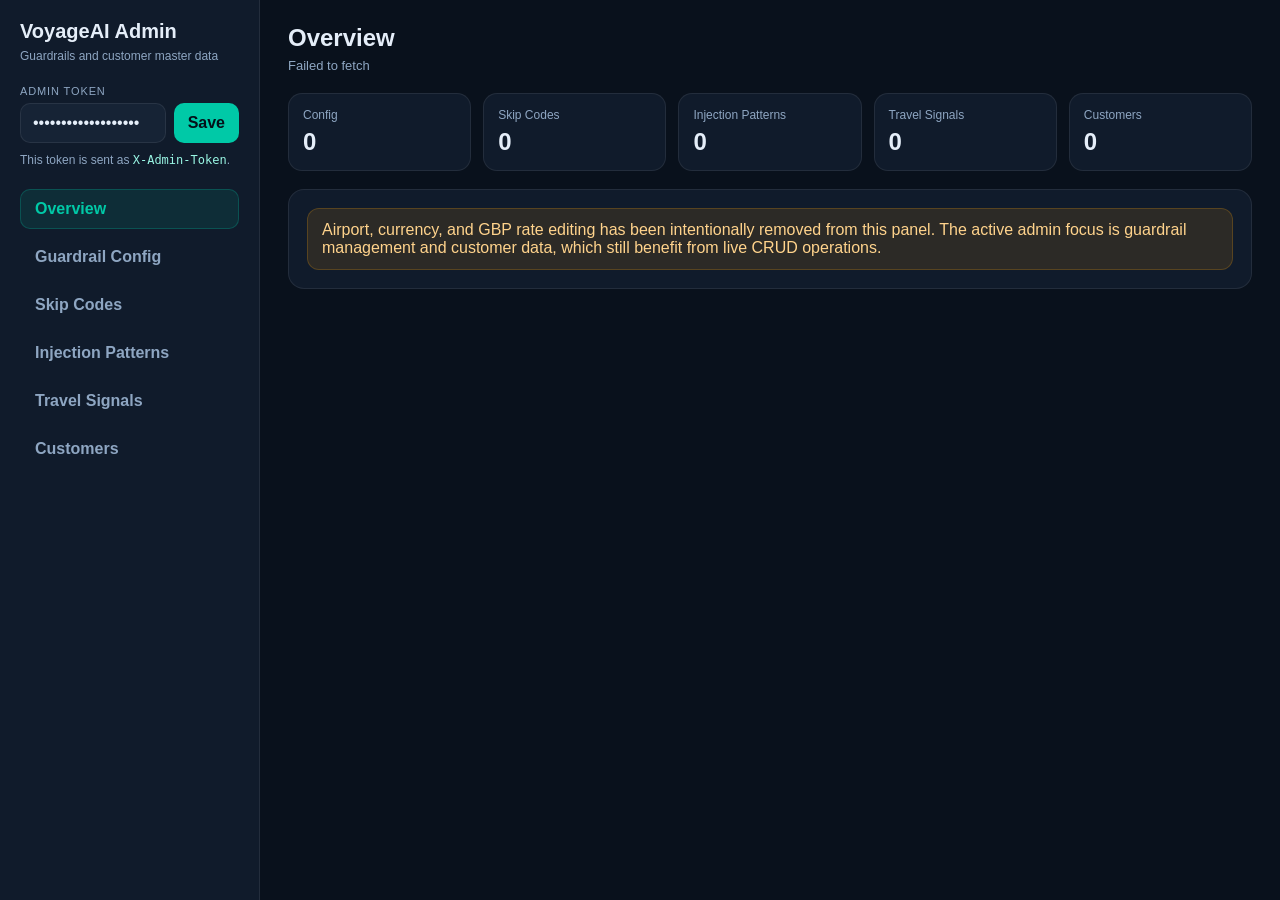
==== commit ee4ac988: "updated Admin panel" ====
--- a/frontend/admin.html
+++ b/frontend/admin.html
@@ -13,52 +13,56 @@
   --text:#e5eef9;
   --muted:#8ea6c2;
   --teal:#00c9a7;
+  --amber:#f59e0b;
   --red:#ef4444;
-  --amber:#f59e0b;
   --font:Inter,Segoe UI,Arial,sans-serif;
 }
 *{box-sizing:border-box}
 body{margin:0;background:var(--bg);color:var(--text);font-family:var(--font)}
-.layout{display:grid;grid-template-columns:250px 1fr;min-height:100vh}
+button,input,select,textarea{font:inherit}
+.layout{display:grid;grid-template-columns:260px 1fr;min-height:100vh}
 .sidebar{background:var(--panel);border-right:1px solid var(--border);padding:20px}
-.brand{font-size:20px;font-weight:700;margin-bottom:8px}
-.sub{font-size:12px;color:var(--muted);margin-bottom:24px}
-.token-box{display:grid;gap:8px;margin-bottom:20px}
-.token-box label,.field label{font-size:11px;color:var(--muted);text-transform:uppercase;letter-spacing:.08em}
-.token-row{display:grid;grid-template-columns:1fr auto;gap:8px}
-input,textarea,select{width:100%;padding:10px 12px;border:1px solid var(--border);border-radius:10px;background:var(--panel2);color:var(--text)}
-textarea{min-height:90px;resize:vertical}
+.brand{font-size:20px;font-weight:700}
+.sub{font-size:12px;color:var(--muted);margin:6px 0 22px}
+.field{display:grid;gap:6px}
+.field label{font-size:11px;color:var(--muted);text-transform:uppercase;letter-spacing:.08em}
+input,select,textarea{width:100%;padding:10px 12px;border:1px solid var(--border);border-radius:10px;background:var(--panel2);color:var(--text)}
+textarea{min-height:84px;resize:vertical}
 button{border:0;border-radius:10px;padding:10px 14px;font-weight:600;cursor:pointer}
 .btn-primary{background:var(--teal);color:#041019}
 .btn-ghost{background:var(--panel2);color:var(--text);border:1px solid var(--border)}
-.btn-danger{background:rgba(239,68,68,.14);color:#ffb4b4;border:1px solid rgba(239,68,68,.3)}
+.btn-danger{background:rgba(239,68,68,.14);color:#ffb9b9;border:1px solid rgba(239,68,68,.3)}
+.token-wrap{display:grid;gap:10px;margin-bottom:22px}
+.token-row{display:grid;grid-template-columns:1fr auto;gap:8px}
 .nav{display:grid;gap:8px}
 .nav button{text-align:left;background:transparent;color:var(--muted);border:1px solid transparent}
-.nav button.active{background:rgba(0,201,167,.1);color:var(--teal);border-color:rgba(0,201,167,.25)}
+.nav button.active{background:rgba(0,201,167,.1);color:var(--teal);border-color:rgba(0,201,167,.24)}
 .main{padding:24px 28px}
-.topbar{display:flex;justify-content:space-between;align-items:center;gap:16px;margin-bottom:20px}
+.topbar{display:flex;justify-content:space-between;align-items:flex-start;gap:16px;margin-bottom:20px}
 .title{font-size:24px;font-weight:700}
-.status{font-size:13px;color:var(--muted)}
-.card{background:var(--panel);border:1px solid var(--border);border-radius:16px;padding:18px}
+.status{font-size:13px;color:var(--muted);margin-top:6px}
 .hidden{display:none}
-.toolbar{display:flex;gap:10px;align-items:center;justify-content:space-between;flex-wrap:wrap;margin-bottom:14px}
-.toolbar-left,.toolbar-right{display:flex;gap:10px;align-items:center;flex-wrap:wrap}
-.stats{display:grid;grid-template-columns:repeat(auto-fit,minmax(160px,1fr));gap:12px;margin-bottom:18px}
+.stats{display:grid;grid-template-columns:repeat(auto-fit,minmax(150px,1fr));gap:12px;margin-bottom:18px}
 .stat{background:var(--panel);border:1px solid var(--border);border-radius:14px;padding:14px}
 .stat .k{font-size:12px;color:var(--muted)}
 .stat .v{font-size:24px;font-weight:700;margin-top:6px}
+.notice{background:rgba(245,158,11,.12);border:1px solid rgba(245,158,11,.22);color:#ffd38c;padding:12px 14px;border-radius:12px}
+.split{display:grid;grid-template-columns:minmax(320px,430px) 1fr;gap:18px}
+.card{background:var(--panel);border:1px solid var(--border);border-radius:16px;padding:18px}
+.toolbar{display:flex;justify-content:space-between;align-items:center;gap:10px;flex-wrap:wrap;margin-bottom:14px}
+.toolbar-left,.toolbar-right{display:flex;align-items:center;gap:10px;flex-wrap:wrap}
+.form-grid{display:grid;gap:12px}
+.field-row{display:grid;grid-template-columns:1fr 1fr;gap:12px}
+.row-actions{display:flex;gap:8px;flex-wrap:wrap}
 table{width:100%;border-collapse:collapse}
 th,td{padding:12px 10px;border-bottom:1px solid rgba(255,255,255,.06);text-align:left;vertical-align:top}
 th{font-size:11px;color:var(--muted);text-transform:uppercase;letter-spacing:.08em}
 tr:last-child td{border-bottom:0}
+.empty{padding:28px 10px;color:var(--muted);text-align:center}
 .pill{display:inline-block;padding:4px 8px;border-radius:999px;background:rgba(0,201,167,.12);color:var(--teal);font-size:12px}
-.row-actions{display:flex;gap:8px;flex-wrap:wrap}
-.split{display:grid;grid-template-columns:minmax(320px,420px) 1fr;gap:18px}
-.form-grid{display:grid;gap:12px}
-.field-row{display:grid;grid-template-columns:1fr 1fr;gap:12px}
-.notice{padding:12px 14px;border-radius:12px;background:rgba(245,158,11,.12);color:#ffd28a;border:1px solid rgba(245,158,11,.22);font-size:13px}
-.empty{padding:28px 10px;color:var(--muted);text-align:center}
+.pill.off{background:rgba(239,68,68,.14);color:#ffb9b9}
 .small{font-size:12px;color:var(--muted)}
+code{font-family:ui-monospace,SFMono-Regular,Consolas,monospace;color:#99f6e4}
 @media (max-width: 980px){
   .layout{grid-template-columns:1fr}
   .sidebar{border-right:0;border-bottom:1px solid var(--border)}
@@ -70,21 +74,24 @@
 <div class="layout">
   <aside class="sidebar">
     <div class="brand">VoyageAI Admin</div>
-    <div class="sub">Reference and customer data</div>
-    <div class="token-box">
-      <label for="adminToken">Admin Token</label>
-      <div class="token-row">
-        <input id="adminToken" type="password" placeholder="voyageai-admin-2026">
-        <button class="btn-primary" id="saveTokenBtn" type="button">Save</button>
+    <div class="sub">Guardrails and customer master data</div>
+    <div class="token-wrap">
+      <div class="field">
+        <label for="adminToken">Admin Token</label>
+        <div class="token-row">
+          <input id="adminToken" type="password" placeholder="voyageai-admin-2026">
+          <button class="btn-primary" id="saveTokenBtn" type="button">Save</button>
+        </div>
       </div>
-      <div class="small">This panel uses the same token as the admin API.</div>
+      <div class="small">This token is sent as <code>X-Admin-Token</code>.</div>
     </div>
     <div class="nav">
-      <button class="active" type="button" data-view="overview">Overview</button>
-      <button type="button" data-view="customers">Customers</button>
-      <button type="button" data-view="airports">Airports</button>
-      <button type="button" data-view="currencies">Currencies</button>
-      <button type="button" data-view="rates">GBP Rates</button>
+      <button class="active" data-view="overview" type="button">Overview</button>
+      <button data-view="config" type="button">Guardrail Config</button>
+      <button data-view="skip" type="button">Skip Codes</button>
+      <button data-view="injection" type="button">Injection Patterns</button>
+      <button data-view="signals" type="button">Travel Signals</button>
+      <button data-view="customers" type="button">Customers</button>
     </div>
   </aside>
 
@@ -100,27 +107,181 @@
       <div class="stats" id="statsGrid"></div>
       <div class="card">
         <div class="notice">
-          The old guardrail and prompt-tuning controls were removed from this admin surface because those behaviors are now largely dynamic and LLM-driven.
-          This panel now focuses on the data that still benefits from direct CRUD management: customers and reference tables.
+          Airport, currency, and GBP rate editing has been intentionally removed from this panel.
+          The active admin focus is guardrail management and customer data, which still benefit from live CRUD operations.
         </div>
       </div>
     </section>
 
+    <section id="view-config" class="hidden">
+      <div class="split">
+        <div class="card">
+          <div class="toolbar">
+            <div class="toolbar-left"><strong>Config Editor</strong></div>
+            <div class="toolbar-right"><button class="btn-ghost" id="resetConfigBtn" type="button">New</button></div>
+          </div>
+          <div class="form-grid">
+            <input id="configOriginalKey" type="hidden">
+            <div class="field"><label for="configKey">Key</label><input id="configKey" placeholder="CONFIDENCE_THRESHOLD"></div>
+            <div class="field-row">
+              <div class="field"><label for="configValue">Value</label><input id="configValue" placeholder="0.72"></div>
+              <div class="field"><label for="configType">Type</label>
+                <select id="configType">
+                  <option>float</option>
+                  <option>int</option>
+                  <option>str</option>
+                  <option>bool</option>
+                </select>
+              </div>
+            </div>
+            <div class="field"><label for="configDescription">Description</label><textarea id="configDescription"></textarea></div>
+            <div class="row-actions">
+              <button class="btn-primary" id="saveConfigBtn" type="button">Save</button>
+              <button class="btn-danger hidden" id="deleteConfigBtn" type="button">Delete</button>
+            </div>
+          </div>
+        </div>
+        <div class="card">
+          <div class="toolbar">
+            <div class="toolbar-left"><strong>Config Rows</strong></div>
+            <div class="toolbar-right"><input id="configSearch" placeholder="Search config"></div>
+          </div>
+          <table>
+            <thead><tr><th>Key</th><th>Value</th><th>Type</th><th></th></tr></thead>
+            <tbody id="configTable"></tbody>
+          </table>
+        </div>
+      </div>
+    </section>
+
+    <section id="view-skip" class="hidden">
+      <div class="split">
+        <div class="card">
+          <div class="toolbar">
+            <div class="toolbar-left"><strong>Skip Code Editor</strong></div>
+            <div class="toolbar-right"><button class="btn-ghost" id="resetSkipBtn" type="button">New</button></div>
+          </div>
+          <div class="form-grid">
+            <input id="skipOriginalCode" type="hidden">
+            <input id="skipOriginalCategory" type="hidden">
+            <div class="field-row">
+              <div class="field"><label for="skipCode">Code</label><input id="skipCode" maxlength="8" placeholder="TAP"></div>
+              <div class="field"><label for="skipCategory">Category</label><input id="skipCategory" placeholder="AIRLINE"></div>
+            </div>
+            <div class="field"><label for="skipDescription">Description</label><textarea id="skipDescription"></textarea></div>
+            <div class="row-actions">
+              <button class="btn-primary" id="saveSkipBtn" type="button">Save</button>
+              <button class="btn-danger hidden" id="deleteSkipBtn" type="button">Delete</button>
+            </div>
+          </div>
+        </div>
+        <div class="card">
+          <div class="toolbar">
+            <div class="toolbar-left"><strong>Skip Codes</strong></div>
+            <div class="toolbar-right">
+              <input id="skipSearch" placeholder="Search skip code">
+              <select id="skipFilter"><option value="">All categories</option></select>
+            </div>
+          </div>
+          <table>
+            <thead><tr><th>Code</th><th>Category</th><th>Description</th><th></th></tr></thead>
+            <tbody id="skipTable"></tbody>
+          </table>
+        </div>
+      </div>
+    </section>
+
+    <section id="view-injection" class="hidden">
+      <div class="split">
+        <div class="card">
+          <div class="toolbar">
+            <div class="toolbar-left"><strong>Injection Pattern Editor</strong></div>
+            <div class="toolbar-right"><button class="btn-ghost" id="resetInjectionBtn" type="button">New</button></div>
+          </div>
+          <div class="form-grid">
+            <input id="injectionId" type="hidden">
+            <div class="field"><label for="injectionPattern">Regex Pattern</label><textarea id="injectionPattern"></textarea></div>
+            <div class="field"><label for="injectionDescription">Description</label><textarea id="injectionDescription"></textarea></div>
+            <div class="field">
+              <label for="injectionEnabled">Enabled</label>
+              <select id="injectionEnabled">
+                <option value="1">Enabled</option>
+                <option value="0">Disabled</option>
+              </select>
+            </div>
+            <div class="row-actions">
+              <button class="btn-primary" id="saveInjectionBtn" type="button">Save</button>
+              <button class="btn-danger hidden" id="deleteInjectionBtn" type="button">Delete</button>
+            </div>
+          </div>
+        </div>
+        <div class="card">
+          <div class="toolbar">
+            <div class="toolbar-left"><strong>Injection Patterns</strong></div>
+            <div class="toolbar-right"><input id="injectionSearch" placeholder="Search pattern"></div>
+          </div>
+          <table>
+            <thead><tr><th>Pattern</th><th>Status</th><th></th></tr></thead>
+            <tbody id="injectionTable"></tbody>
+          </table>
+        </div>
+      </div>
+    </section>
+
+    <section id="view-signals" class="hidden">
+      <div class="split">
+        <div class="card">
+          <div class="toolbar">
+            <div class="toolbar-left"><strong>Travel Signal Editor</strong></div>
+            <div class="toolbar-right"><button class="btn-ghost" id="resetSignalBtn" type="button">New</button></div>
+          </div>
+          <div class="form-grid">
+            <input id="signalOriginalName" type="hidden">
+            <div class="field"><label for="signalName">Signal</label><input id="signalName" placeholder="flight"></div>
+            <div class="field"><label for="signalCategory">Category</label>
+              <select id="signalCategory">
+                <option>CORE</option>
+                <option>MODIFICATION</option>
+                <option>DESTINATION</option>
+              </select>
+            </div>
+            <div class="row-actions">
+              <button class="btn-primary" id="saveSignalBtn" type="button">Save</button>
+              <button class="btn-danger hidden" id="deleteSignalBtn" type="button">Delete</button>
+            </div>
+          </div>
+        </div>
+        <div class="card">
+          <div class="toolbar">
+            <div class="toolbar-left"><strong>Travel Signals</strong></div>
+            <div class="toolbar-right">
+              <input id="signalSearch" placeholder="Search signal">
+              <select id="signalFilter"><option value="">All categories</option></select>
+            </div>
+          </div>
+          <table>
+            <thead><tr><th>Signal</th><th>Category</th><th></th></tr></thead>
+            <tbody id="signalTable"></tbody>
+          </table>
+        </div>
+      </div>
+    </section>
+
     <section id="view-customers" class="hidden">
       <div class="split">
         <div class="card">
           <div class="toolbar">
             <div class="toolbar-left"><strong>Customer Editor</strong></div>
-            <div class="toolbar-right"><button class="btn-ghost" type="button" id="resetCustomerBtn">New</button></div>
+            <div class="toolbar-right"><button class="btn-ghost" id="resetCustomerBtn" type="button">New</button></div>
           </div>
           <div class="form-grid">
-            <input type="hidden" id="customerId">
+            <input id="customerId" type="hidden">
             <div class="field-row">
               <div class="field"><label for="customerName">Name</label><input id="customerName"></div>
               <div class="field"><label for="customerEmail">Email</label><input id="customerEmail" type="email"></div>
             </div>
             <div class="field-row">
-              <div class="field"><label for="customerMemberId">Member ID</label><input id="customerMemberId" placeholder="VGI-GOLD-1001"></div>
+              <div class="field"><label for="customerMemberId">Member ID</label><input id="customerMemberId"></div>
               <div class="field"><label for="customerTier">Tier</label>
                 <select id="customerTier">
                   <option>Blue</option>
@@ -151,13 +312,10 @@
               <div class="field"><label for="customerAdults">Adults in Family</label><input id="customerAdults" type="number" min="1"></div>
               <div class="field"><label for="customerChildren">Children in Family</label><input id="customerChildren" type="number" min="0"></div>
             </div>
-            <div class="field">
-              <label for="customerInterests">Interests</label>
-              <textarea id="customerInterests" placeholder="beach, food, family"></textarea>
-            </div>
+            <div class="field"><label for="customerInterests">Interests</label><textarea id="customerInterests" placeholder="beach, food, family"></textarea></div>
             <div class="row-actions">
-              <button class="btn-primary" type="button" id="saveCustomerBtn">Save Customer</button>
-              <button class="btn-danger hidden" type="button" id="deleteCustomerBtn">Delete</button>
+              <button class="btn-primary" id="saveCustomerBtn" type="button">Save</button>
+              <button class="btn-danger hidden" id="deleteCustomerBtn" type="button">Delete</button>
             </div>
           </div>
         </div>
@@ -167,110 +325,8 @@
             <div class="toolbar-right"><input id="customerSearch" placeholder="Search customer"></div>
           </div>
           <table>
-            <thead><tr><th>Name</th><th>Member</th><th>Tier</th><th>Style</th><th></th></tr></thead>
-            <tbody id="customersTable"></tbody>
-          </table>
-        </div>
-      </div>
-    </section>
-
-    <section id="view-airports" class="hidden">
-      <div class="split">
-        <div class="card">
-          <div class="toolbar">
-            <div class="toolbar-left"><strong>Airport Editor</strong></div>
-            <div class="toolbar-right"><button class="btn-ghost" type="button" id="resetAirportBtn">New</button></div>
-          </div>
-          <div class="form-grid">
-            <div class="field-row">
-              <div class="field"><label for="airportIata">IATA</label><input id="airportIata" maxlength="3"></div>
-              <div class="field"><label for="airportCountry">Country Code</label><input id="airportCountry" maxlength="2"></div>
-            </div>
-            <div class="field"><label for="airportName">Airport Name</label><input id="airportName"></div>
-            <div class="field"><label for="airportCity">City</label><input id="airportCity"></div>
-            <div class="field-row">
-              <div class="field"><label for="airportLat">Latitude</label><input id="airportLat" type="number" step="0.0001"></div>
-              <div class="field"><label for="airportLon">Longitude</label><input id="airportLon" type="number" step="0.0001"></div>
-            </div>
-            <div class="row-actions">
-              <button class="btn-primary" type="button" id="saveAirportBtn">Save Airport</button>
-              <button class="btn-danger hidden" type="button" id="deleteAirportBtn">Delete</button>
-            </div>
-          </div>
-        </div>
-        <div class="card">
-          <div class="toolbar">
-            <div class="toolbar-left"><strong>Airports</strong></div>
-            <div class="toolbar-right"><input id="airportSearch" placeholder="Search airport"></div>
-          </div>
-          <table>
-            <thead><tr><th>IATA</th><th>Name</th><th>City</th><th>Country</th><th></th></tr></thead>
-            <tbody id="airportsTable"></tbody>
-          </table>
-        </div>
-      </div>
-    </section>
-
-    <section id="view-currencies" class="hidden">
-      <div class="split">
-        <div class="card">
-          <div class="toolbar">
-            <div class="toolbar-left"><strong>Currency Editor</strong></div>
-            <div class="toolbar-right"><button class="btn-ghost" type="button" id="resetCurrencyBtn">New</button></div>
-          </div>
-          <div class="form-grid">
-            <div class="field-row">
-              <div class="field"><label for="currencyCode">Code</label><input id="currencyCode" maxlength="3"></div>
-              <div class="field"><label for="currencySymbol">Symbol</label><input id="currencySymbol"></div>
-            </div>
-            <div class="field-row">
-              <div class="field"><label for="currencyName">Name</label><input id="currencyName"></div>
-              <div class="field"><label for="currencyDecimals">Decimals</label><input id="currencyDecimals" type="number" min="0" max="6" value="2"></div>
-            </div>
-            <div class="row-actions">
-              <button class="btn-primary" type="button" id="saveCurrencyBtn">Save Currency</button>
-              <button class="btn-danger hidden" type="button" id="deleteCurrencyBtn">Delete</button>
-            </div>
-          </div>
-        </div>
-        <div class="card">
-          <div class="toolbar">
-            <div class="toolbar-left"><strong>Currencies</strong></div>
-            <div class="toolbar-right"><input id="currencySearch" placeholder="Search currency"></div>
-          </div>
-          <table>
-            <thead><tr><th>Code</th><th>Name</th><th>Symbol</th><th>Decimals</th><th></th></tr></thead>
-            <tbody id="currenciesTable"></tbody>
-          </table>
-        </div>
-      </div>
-    </section>
-
-    <section id="view-rates" class="hidden">
-      <div class="split">
-        <div class="card">
-          <div class="toolbar">
-            <div class="toolbar-left"><strong>GBP Rate Editor</strong></div>
-            <div class="toolbar-right"><button class="btn-ghost" type="button" id="resetRateBtn">New</button></div>
-          </div>
-          <div class="form-grid">
-            <div class="field-row">
-              <div class="field"><label for="rateCurrency">Currency</label><input id="rateCurrency" maxlength="3"></div>
-              <div class="field"><label for="rateValue">1 GBP =</label><input id="rateValue" type="number" step="0.0001"></div>
-            </div>
-            <div class="row-actions">
-              <button class="btn-primary" type="button" id="saveRateBtn">Save Rate</button>
-              <button class="btn-danger hidden" type="button" id="deleteRateBtn">Delete</button>
-            </div>
-          </div>
-        </div>
-        <div class="card">
-          <div class="toolbar">
-            <div class="toolbar-left"><strong>GBP Rates</strong></div>
-          </div>
-          <table>
-            <thead><tr><th>Currency</th><th>Rate</th><th>Updated</th><th></th></tr></thead>
-            <tbody id="ratesTable"></tbody>
+            <thead><tr><th>Name</th><th>Member</th><th>Tier</th><th></th></tr></thead>
+            <tbody id="customerTable"></tbody>
           </table>
         </div>
       </div>
@@ -285,19 +341,17 @@
 const state = {
   view: "overview",
   stats: {},
+  config: [],
+  skip: [],
+  skipCategories: [],
+  injection: [],
+  signals: [],
+  signalCategories: [],
   customers: [],
-  airports: [],
-  currencies: [],
-  rates: [],
-  selectedCustomer: null,
-  selectedAirport: null,
-  selectedCurrency: null,
-  selectedRate: null,
 };
 
 function qs(id) { return document.getElementById(id); }
 function token() { return qs("adminToken").value.trim(); }
-function setStatus(text) { qs("pageStatus").textContent = text; }
 function escaped(value) {
   return String(value ?? "")
     .replaceAll("&", "&amp;")
@@ -305,39 +359,26 @@
     .replaceAll(">", "&gt;")
     .replaceAll('"', "&quot;");
 }
+function setStatus(text) { qs("pageStatus").textContent = text; }
+function parseInterests(value) {
+  return String(value || "").split(",").map(s => s.trim()).filter(Boolean);
+}
 function joinInterests(value) {
-  if (Array.isArray(value)) return value.join(", ");
-  return value || "";
-}
-function parseInterests(value) {
-  return String(value || "")
-    .split(",")
-    .map(s => s.trim())
-    .filter(Boolean);
-}
-function fmtDate(value) {
-  if (!value) return "-";
-  const dt = typeof value === "number" ? new Date(value * 1000) : new Date(value);
-  if (Number.isNaN(dt.getTime())) return String(value);
-  return dt.toLocaleDateString();
-}
-
-function saveToken() {
-  localStorage.setItem(TOKEN_KEY, token());
+  return Array.isArray(value) ? value.join(", ") : (value || "");
 }
 
 async function api(path, options = {}) {
   const adminToken = token();
-  if (!adminToken) {
-    throw new Error("Enter the admin token first.");
-  }
+  if (!adminToken) throw new Error("Enter the admin token first.");
   const headers = { "Content-Type": "application/json", "X-Admin-Token": adminToken, ...(options.headers || {}) };
   const response = await fetch(API + path, { ...options, headers });
   const data = await response.json().catch(() => ({}));
-  if (!response.ok) {
-    throw new Error(data.error || ("Request failed with " + response.status));
-  }
+  if (!response.ok) throw new Error(data.error || ("Request failed with " + response.status));
   return data;
+}
+
+function saveToken() {
+  localStorage.setItem(TOKEN_KEY, token());
 }
 
 function switchView(view) {
@@ -347,47 +388,328 @@
   qs("view-" + view).classList.remove("hidden");
   qs("pageTitle").textContent = {
     overview: "Overview",
+    config: "Guardrail Config",
+    skip: "Skip Codes",
+    injection: "Injection Patterns",
+    signals: "Travel Signals",
     customers: "Customers",
-    airports: "Airports",
-    currencies: "Currencies",
-    rates: "GBP Rates",
   }[view] || view;
 }
 
 function renderStats() {
   const s = state.stats || {};
   qs("statsGrid").innerHTML = [
+    ["Config", s.guardrail_config || 0],
+    ["Skip Codes", s.guardrail_skip_codes || 0],
+    ["Injection Patterns", s.guardrail_injection_patterns || 0],
+    ["Travel Signals", s.guardrail_travel_signals || 0],
     ["Customers", s.customers || 0],
-    ["Airports", s.ref_airports || 0],
-    ["Currencies", s.ref_currencies || 0],
-    ["GBP Rates", s.ref_gbp_rates || 0],
-  ].map(([label, value]) => `<div class="stat"><div class="k">${escaped(label)}</div><div class="v">${escaped(value)}</div></div>`).join("");
+  ].map(([k, v]) => `<div class="stat"><div class="k">${escaped(k)}</div><div class="v">${escaped(v)}</div></div>`).join("");
 }
 
 async function loadStats() {
-  const data = await api("/admin/stats");
-  state.stats = data;
+  state.stats = await api("/admin/stats");
   renderStats();
+}
+
+function renderConfig() {
+  const search = qs("configSearch").value.trim().toLowerCase();
+  const rows = state.config.filter(row =>
+    !search || [row.key, row.value, row.dtype, row.description].some(v => String(v || "").toLowerCase().includes(search))
+  );
+  qs("configTable").innerHTML = rows.length ? rows.map(row => `
+    <tr>
+      <td><code>${escaped(row.key)}</code></td>
+      <td>${escaped(row.value)}</td>
+      <td>${escaped(row.dtype)}</td>
+      <td><button class="btn-ghost" type="button" onclick="editConfig('${escaped(row.key)}')">Edit</button></td>
+    </tr>
+  `).join("") : `<tr><td colspan="4" class="empty">No config rows found</td></tr>`;
+}
+
+async function loadConfig() {
+  state.config = await api("/admin/guardrail/config");
+  renderConfig();
+}
+
+function resetConfigForm() {
+  qs("configOriginalKey").value = "";
+  qs("configKey").value = "";
+  qs("configValue").value = "";
+  qs("configType").value = "float";
+  qs("configDescription").value = "";
+  qs("deleteConfigBtn").classList.add("hidden");
+}
+
+window.editConfig = function editConfig(key) {
+  const row = state.config.find(item => item.key === key);
+  if (!row) return;
+  qs("configOriginalKey").value = row.key || "";
+  qs("configKey").value = row.key || "";
+  qs("configValue").value = row.value || "";
+  qs("configType").value = row.dtype || "float";
+  qs("configDescription").value = row.description || "";
+  qs("deleteConfigBtn").classList.remove("hidden");
+};
+
+async function saveConfig() {
+  const originalKey = qs("configOriginalKey").value.trim();
+  const payload = {
+    key: qs("configKey").value.trim(),
+    value: qs("configValue").value.trim(),
+    dtype: qs("configType").value,
+    description: qs("configDescription").value.trim(),
+  };
+  if (originalKey && originalKey !== payload.key) {
+    await api("/admin/guardrail/config/" + encodeURIComponent(originalKey), { method: "DELETE" });
+  }
+  await api("/admin/guardrail/config", { method: "POST", body: JSON.stringify(payload) });
+  setStatus("Guardrail config saved.");
+  await loadConfig();
+  await loadStats();
+  resetConfigForm();
+}
+
+async function deleteConfig() {
+  const key = qs("configOriginalKey").value.trim() || qs("configKey").value.trim();
+  if (!key || !confirm("Delete this config key?")) return;
+  await api("/admin/guardrail/config/" + encodeURIComponent(key), { method: "DELETE" });
+  setStatus("Guardrail config deleted.");
+  await loadConfig();
+  await loadStats();
+  resetConfigForm();
+}
+
+function renderSkip() {
+  const search = qs("skipSearch").value.trim().toLowerCase();
+  const filter = qs("skipFilter").value;
+  const rows = state.skip.filter(row => {
+    const matchesFilter = !filter || row.category === filter;
+    const matchesSearch = !search || [row.code, row.category, row.description].some(v => String(v || "").toLowerCase().includes(search));
+    return matchesFilter && matchesSearch;
+  });
+  qs("skipTable").innerHTML = rows.length ? rows.map(row => `
+    <tr>
+      <td><code>${escaped(row.code)}</code></td>
+      <td>${escaped(row.category)}</td>
+      <td>${escaped(row.description || "")}</td>
+      <td><button class="btn-ghost" type="button" onclick="editSkip('${escaped(row.code)}','${escaped(row.category)}')">Edit</button></td>
+    </tr>
+  `).join("") : `<tr><td colspan="4" class="empty">No skip codes found</td></tr>`;
+}
+
+async function loadSkip() {
+  const data = await api("/admin/guardrail/skip-codes");
+  state.skip = data.rows || [];
+  state.skipCategories = data.categories || [];
+  qs("skipFilter").innerHTML = `<option value="">All categories</option>` + state.skipCategories.map(cat => `<option value="${escaped(cat)}">${escaped(cat)}</option>`).join("");
+  renderSkip();
+}
+
+function resetSkipForm() {
+  qs("skipOriginalCode").value = "";
+  qs("skipOriginalCategory").value = "";
+  qs("skipCode").value = "";
+  qs("skipCategory").value = "";
+  qs("skipDescription").value = "";
+  qs("deleteSkipBtn").classList.add("hidden");
+}
+
+window.editSkip = function editSkip(code, category) {
+  const row = state.skip.find(item => item.code === code && item.category === category);
+  if (!row) return;
+  qs("skipOriginalCode").value = row.code || "";
+  qs("skipOriginalCategory").value = row.category || "";
+  qs("skipCode").value = row.code || "";
+  qs("skipCategory").value = row.category || "";
+  qs("skipDescription").value = row.description || "";
+  qs("deleteSkipBtn").classList.remove("hidden");
+};
+
+async function saveSkip() {
+  const originalCode = qs("skipOriginalCode").value.trim();
+  const originalCategory = qs("skipOriginalCategory").value.trim();
+  const payload = {
+    code: qs("skipCode").value.trim().toUpperCase(),
+    category: qs("skipCategory").value.trim().toUpperCase(),
+    description: qs("skipDescription").value.trim(),
+  };
+  if (originalCode && (originalCode !== payload.code || originalCategory !== payload.category)) {
+    await api("/admin/guardrail/skip-codes/" + encodeURIComponent(originalCode) + "?category=" + encodeURIComponent(originalCategory), { method: "DELETE" });
+  }
+  await api("/admin/guardrail/skip-codes", { method: "POST", body: JSON.stringify(payload) });
+  setStatus("Skip code saved.");
+  await loadSkip();
+  await loadStats();
+  resetSkipForm();
+}
+
+async function deleteSkip() {
+  const code = qs("skipOriginalCode").value.trim();
+  const category = qs("skipOriginalCategory").value.trim();
+  if (!code || !confirm("Delete this skip code?")) return;
+  await api("/admin/guardrail/skip-codes/" + encodeURIComponent(code) + "?category=" + encodeURIComponent(category), { method: "DELETE" });
+  setStatus("Skip code deleted.");
+  await loadSkip();
+  await loadStats();
+  resetSkipForm();
+}
+
+function renderInjection() {
+  const search = qs("injectionSearch").value.trim().toLowerCase();
+  const rows = state.injection.filter(row =>
+    !search || [row.pattern, row.description].some(v => String(v || "").toLowerCase().includes(search))
+  );
+  qs("injectionTable").innerHTML = rows.length ? rows.map(row => `
+    <tr>
+      <td><code>${escaped(row.pattern)}</code><div class="small">${escaped(row.description || "")}</div></td>
+      <td><span class="pill ${row.enabled ? "" : "off"}">${row.enabled ? "Enabled" : "Disabled"}</span></td>
+      <td><button class="btn-ghost" type="button" onclick="editInjection(${row.id})">Edit</button></td>
+    </tr>
+  `).join("") : `<tr><td colspan="3" class="empty">No injection patterns found</td></tr>`;
+}
+
+async function loadInjection() {
+  state.injection = await api("/admin/guardrail/injection-patterns");
+  renderInjection();
+}
+
+function resetInjectionForm() {
+  qs("injectionId").value = "";
+  qs("injectionPattern").value = "";
+  qs("injectionDescription").value = "";
+  qs("injectionEnabled").value = "1";
+  qs("deleteInjectionBtn").classList.add("hidden");
+}
+
+window.editInjection = function editInjection(id) {
+  const row = state.injection.find(item => Number(item.id) === Number(id));
+  if (!row) return;
+  qs("injectionId").value = row.id;
+  qs("injectionPattern").value = row.pattern || "";
+  qs("injectionDescription").value = row.description || "";
+  qs("injectionEnabled").value = row.enabled ? "1" : "0";
+  qs("deleteInjectionBtn").classList.remove("hidden");
+};
+
+async function saveInjection() {
+  const id = qs("injectionId").value.trim();
+  const payload = {
+    pattern: qs("injectionPattern").value.trim(),
+    description: qs("injectionDescription").value.trim(),
+    enabled: Number(qs("injectionEnabled").value),
+  };
+  if (id) {
+    const current = state.injection.find(item => String(item.id) === id);
+    if (current && current.pattern !== payload.pattern) {
+      await api("/admin/guardrail/injection-patterns/" + encodeURIComponent(id), { method: "DELETE" });
+      await api("/admin/guardrail/injection-patterns", { method: "POST", body: JSON.stringify(payload) });
+    } else {
+      if (current && current.description !== payload.description) {
+        await api("/admin/guardrail/injection-patterns/" + encodeURIComponent(id), { method: "DELETE" });
+        await api("/admin/guardrail/injection-patterns", { method: "POST", body: JSON.stringify(payload) });
+      }
+      await api("/admin/guardrail/injection-patterns/" + encodeURIComponent(id), { method: "PATCH", body: JSON.stringify({ enabled: payload.enabled }) });
+    }
+  } else {
+    await api("/admin/guardrail/injection-patterns", { method: "POST", body: JSON.stringify(payload) });
+  }
+  setStatus("Injection pattern saved.");
+  await loadInjection();
+  await loadStats();
+  resetInjectionForm();
+}
+
+async function deleteInjection() {
+  const id = qs("injectionId").value.trim();
+  if (!id || !confirm("Delete this injection pattern?")) return;
+  await api("/admin/guardrail/injection-patterns/" + encodeURIComponent(id), { method: "DELETE" });
+  setStatus("Injection pattern deleted.");
+  await loadInjection();
+  await loadStats();
+  resetInjectionForm();
+}
+
+function renderSignals() {
+  const search = qs("signalSearch").value.trim().toLowerCase();
+  const filter = qs("signalFilter").value;
+  const rows = state.signals.filter(row => {
+    const matchesFilter = !filter || row.category === filter;
+    const matchesSearch = !search || String(row.signal || "").toLowerCase().includes(search);
+    return matchesFilter && matchesSearch;
+  });
+  qs("signalTable").innerHTML = rows.length ? rows.map(row => `
+    <tr>
+      <td><code>${escaped(row.signal)}</code></td>
+      <td>${escaped(row.category)}</td>
+      <td><button class="btn-ghost" type="button" onclick="editSignal('${escaped(row.signal)}')">Edit</button></td>
+    </tr>
+  `).join("") : `<tr><td colspan="3" class="empty">No travel signals found</td></tr>`;
+}
+
+async function loadSignals() {
+  const data = await api("/admin/guardrail/travel-signals");
+  state.signals = data.rows || [];
+  state.signalCategories = data.categories || [];
+  qs("signalFilter").innerHTML = `<option value="">All categories</option>` + state.signalCategories.map(cat => `<option value="${escaped(cat)}">${escaped(cat)}</option>`).join("");
+  renderSignals();
+}
+
+function resetSignalForm() {
+  qs("signalOriginalName").value = "";
+  qs("signalName").value = "";
+  qs("signalCategory").value = "CORE";
+  qs("deleteSignalBtn").classList.add("hidden");
+}
+
+window.editSignal = function editSignal(signal) {
+  const row = state.signals.find(item => item.signal === signal);
+  if (!row) return;
+  qs("signalOriginalName").value = row.signal || "";
+  qs("signalName").value = row.signal || "";
+  qs("signalCategory").value = row.category || "CORE";
+  qs("deleteSignalBtn").classList.remove("hidden");
+};
+
+async function saveSignal() {
+  const originalSignal = qs("signalOriginalName").value.trim();
+  const payload = {
+    signal: qs("signalName").value.trim().toLowerCase(),
+    category: qs("signalCategory").value,
+  };
+  if (originalSignal && originalSignal !== payload.signal) {
+    await api("/admin/guardrail/travel-signals/" + encodeURIComponent(originalSignal), { method: "DELETE" });
+  }
+  await api("/admin/guardrail/travel-signals", { method: "POST", body: JSON.stringify(payload) });
+  setStatus("Travel signal saved.");
+  await loadSignals();
+  await loadStats();
+  resetSignalForm();
+}
+
+async function deleteSignal() {
+  const signal = qs("signalOriginalName").value.trim() || qs("signalName").value.trim();
+  if (!signal || !confirm("Delete this signal?")) return;
+  await api("/admin/guardrail/travel-signals/" + encodeURIComponent(signal), { method: "DELETE" });
+  setStatus("Travel signal deleted.");
+  await loadSignals();
+  await loadStats();
+  resetSignalForm();
 }
 
 function renderCustomers() {
   const search = qs("customerSearch").value.trim().toLowerCase();
-  const rows = state.customers.filter(row => {
-    if (!search) return true;
-    return [row.name, row.email, row.member_id, row.id].some(v => String(v || "").toLowerCase().includes(search));
-  });
-  qs("customersTable").innerHTML = rows.length ? rows.map(row => `
+  const rows = state.customers.filter(row =>
+    !search || [row.name, row.email, row.member_id, row.id].some(v => String(v || "").toLowerCase().includes(search))
+  );
+  qs("customerTable").innerHTML = rows.length ? rows.map(row => `
     <tr>
-      <td>
-        <strong>${escaped(row.name)}</strong><br>
-        <span class="small">${escaped(row.email || "")}</span>
-      </td>
+      <td><strong>${escaped(row.name)}</strong><div class="small">${escaped(row.email || "")}</div></td>
       <td>${escaped(row.member_id || row.id)}</td>
-      <td><span class="pill">${escaped(row.loyalty_tier || "Blue")}</span></td>
-      <td>${escaped(row.travel_style || "-")}</td>
+      <td>${escaped(row.loyalty_tier || "Blue")}</td>
       <td><button class="btn-ghost" type="button" onclick="editCustomer('${escaped(row.id)}')">Edit</button></td>
     </tr>
-  `).join("") : `<tr><td colspan="5" class="empty">No customers found</td></tr>`;
+  `).join("") : `<tr><td colspan="4" class="empty">No customers found</td></tr>`;
 }
 
 async function loadCustomers() {
@@ -397,7 +719,6 @@
 }
 
 function resetCustomerForm() {
-  state.selectedCustomer = null;
   qs("customerId").value = "";
   qs("customerName").value = "";
   qs("customerEmail").value = "";
@@ -416,7 +737,6 @@
 window.editCustomer = function editCustomer(id) {
   const row = state.customers.find(item => item.id === id);
   if (!row) return;
-  state.selectedCustomer = row;
   qs("customerId").value = row.id || "";
   qs("customerName").value = row.name || "";
   qs("customerEmail").value = row.email || "";
@@ -433,6 +753,7 @@
 };
 
 async function saveCustomer() {
+  const id = qs("customerId").value.trim();
   const payload = {
     name: qs("customerName").value.trim(),
     email: qs("customerEmail").value.trim(),
@@ -446,7 +767,6 @@
     children_in_family: Number(qs("customerChildren").value || 0),
     interests: parseInterests(qs("customerInterests").value),
   };
-  const id = qs("customerId").value.trim();
   if (id) {
     await api("/admin/customers/" + encodeURIComponent(id), { method: "PATCH", body: JSON.stringify(payload) });
     setStatus("Customer updated.");
@@ -469,242 +789,52 @@
   resetCustomerForm();
 }
 
-function renderAirports() {
-  const search = qs("airportSearch").value.trim().toLowerCase();
-  const rows = state.airports.filter(row => {
-    if (!search) return true;
-    return [row.iata, row.name, row.city, row.country_code].some(v => String(v || "").toLowerCase().includes(search));
-  });
-  qs("airportsTable").innerHTML = rows.length ? rows.map(row => `
-    <tr>
-      <td>${escaped(row.iata)}</td>
-      <td>${escaped(row.name)}</td>
-      <td>${escaped(row.city)}</td>
-      <td>${escaped(row.country_code)}</td>
-      <td><button class="btn-ghost" type="button" onclick="editAirport('${escaped(row.iata)}')">Edit</button></td>
-    </tr>
-  `).join("") : `<tr><td colspan="5" class="empty">No airports found</td></tr>`;
-}
-
-async function loadAirports() {
-  const search = qs("airportSearch").value.trim();
-  const data = await api("/admin/ref/airports?q=" + encodeURIComponent(search) + "&limit=150");
-  state.airports = data.rows || [];
-  renderAirports();
-}
-
-function resetAirportForm() {
-  state.selectedAirport = null;
-  qs("airportIata").value = "";
-  qs("airportCountry").value = "";
-  qs("airportName").value = "";
-  qs("airportCity").value = "";
-  qs("airportLat").value = "";
-  qs("airportLon").value = "";
-  qs("deleteAirportBtn").classList.add("hidden");
-}
-
-window.editAirport = function editAirport(iata) {
-  const row = state.airports.find(item => item.iata === iata);
-  if (!row) return;
-  state.selectedAirport = row;
-  qs("airportIata").value = row.iata || "";
-  qs("airportCountry").value = row.country_code || "";
-  qs("airportName").value = row.name || "";
-  qs("airportCity").value = row.city || "";
-  qs("airportLat").value = row.lat ?? "";
-  qs("airportLon").value = row.lon ?? "";
-  qs("deleteAirportBtn").classList.remove("hidden");
-};
-
-async function saveAirport() {
-  const payload = {
-    iata: qs("airportIata").value.trim().toUpperCase(),
-    country_code: qs("airportCountry").value.trim().toUpperCase(),
-    name: qs("airportName").value.trim(),
-    city: qs("airportCity").value.trim(),
-    lat: qs("airportLat").value ? Number(qs("airportLat").value) : null,
-    lon: qs("airportLon").value ? Number(qs("airportLon").value) : null,
-  };
-  await api("/admin/ref/airports", { method: "POST", body: JSON.stringify(payload) });
-  setStatus("Airport saved.");
-  await loadAirports();
-  await loadStats();
-  resetAirportForm();
-}
-
-async function deleteAirport() {
-  const iata = qs("airportIata").value.trim().toUpperCase();
-  if (!iata || !confirm("Delete this airport?")) return;
-  await api("/admin/ref/airports/" + encodeURIComponent(iata), { method: "DELETE" });
-  setStatus("Airport deleted.");
-  await loadAirports();
-  await loadStats();
-  resetAirportForm();
-}
-
-function renderCurrencies() {
-  const search = qs("currencySearch").value.trim().toLowerCase();
-  const rows = state.currencies.filter(row => {
-    if (!search) return true;
-    return [row.code, row.name, row.symbol].some(v => String(v || "").toLowerCase().includes(search));
-  });
-  qs("currenciesTable").innerHTML = rows.length ? rows.map(row => `
-    <tr>
-      <td>${escaped(row.code)}</td>
-      <td>${escaped(row.name)}</td>
-      <td>${escaped(row.symbol)}</td>
-      <td>${escaped(row.decimals ?? 2)}</td>
-      <td><button class="btn-ghost" type="button" onclick="editCurrency('${escaped(row.code)}')">Edit</button></td>
-    </tr>
-  `).join("") : `<tr><td colspan="5" class="empty">No currencies found</td></tr>`;
-}
-
-async function loadCurrencies() {
-  const search = qs("currencySearch").value.trim();
-  const data = await api("/admin/ref/currencies?q=" + encodeURIComponent(search));
-  state.currencies = data.rows || [];
-  renderCurrencies();
-}
-
-function resetCurrencyForm() {
-  state.selectedCurrency = null;
-  qs("currencyCode").value = "";
-  qs("currencyName").value = "";
-  qs("currencySymbol").value = "";
-  qs("currencyDecimals").value = "2";
-  qs("deleteCurrencyBtn").classList.add("hidden");
-}
-
-window.editCurrency = function editCurrency(code) {
-  const row = state.currencies.find(item => item.code === code);
-  if (!row) return;
-  state.selectedCurrency = row;
-  qs("currencyCode").value = row.code || "";
-  qs("currencyName").value = row.name || "";
-  qs("currencySymbol").value = row.symbol || "";
-  qs("currencyDecimals").value = row.decimals ?? 2;
-  qs("deleteCurrencyBtn").classList.remove("hidden");
-};
-
-async function saveCurrency() {
-  const payload = {
-    code: qs("currencyCode").value.trim().toUpperCase(),
-    name: qs("currencyName").value.trim(),
-    symbol: qs("currencySymbol").value.trim(),
-    decimals: Number(qs("currencyDecimals").value || 2),
-  };
-  await api("/admin/ref/currencies", { method: "POST", body: JSON.stringify(payload) });
-  setStatus("Currency saved.");
-  await loadCurrencies();
-  await loadStats();
-  resetCurrencyForm();
-}
-
-async function deleteCurrency() {
-  const code = qs("currencyCode").value.trim().toUpperCase();
-  if (!code || !confirm("Delete this currency?")) return;
-  await api("/admin/ref/currencies/" + encodeURIComponent(code), { method: "DELETE" });
-  setStatus("Currency deleted.");
-  await loadCurrencies();
-  await loadStats();
-  resetCurrencyForm();
-}
-
-function renderRates() {
-  const rows = state.rates;
-  qs("ratesTable").innerHTML = rows.length ? rows.map(row => `
-    <tr>
-      <td>${escaped(row.currency)}</td>
-      <td>${escaped(row.rate)}</td>
-      <td>${escaped(fmtDate(row.updated_at))}</td>
-      <td><button class="btn-ghost" type="button" onclick="editRate('${escaped(row.currency)}')">Edit</button></td>
-    </tr>
-  `).join("") : `<tr><td colspan="4" class="empty">No rates found</td></tr>`;
-}
-
-async function loadRates() {
-  const data = await api("/admin/ref/gbp-rates");
-  state.rates = data.rows || [];
-  renderRates();
-}
-
-function resetRateForm() {
-  state.selectedRate = null;
-  qs("rateCurrency").value = "";
-  qs("rateValue").value = "";
-  qs("deleteRateBtn").classList.add("hidden");
-}
-
-window.editRate = function editRate(currency) {
-  const row = state.rates.find(item => item.currency === currency);
-  if (!row) return;
-  state.selectedRate = row;
-  qs("rateCurrency").value = row.currency || "";
-  qs("rateValue").value = row.rate ?? "";
-  qs("deleteRateBtn").classList.remove("hidden");
-};
-
-async function saveRate() {
-  const payload = {
-    currency: qs("rateCurrency").value.trim().toUpperCase(),
-    rate: Number(qs("rateValue").value || 0),
-  };
-  await api("/admin/ref/gbp-rates", { method: "POST", body: JSON.stringify(payload) });
-  setStatus("GBP rate saved.");
-  await loadRates();
-  await loadStats();
-  resetRateForm();
-}
-
-async function deleteRate() {
-  const currency = qs("rateCurrency").value.trim().toUpperCase();
-  if (!currency || !confirm("Delete this rate?")) return;
-  await api("/admin/ref/gbp-rates/" + encodeURIComponent(currency), { method: "DELETE" });
-  setStatus("GBP rate deleted.");
-  await loadRates();
-  await loadStats();
-  resetRateForm();
-}
-
 async function refreshAll() {
   try {
     setStatus("Loading admin data...");
-    await Promise.all([loadStats(), loadCustomers(), loadAirports(), loadCurrencies(), loadRates()]);
+    await Promise.all([loadStats(), loadConfig(), loadSkip(), loadInjection(), loadSignals(), loadCustomers()]);
     setStatus("Admin data loaded.");
   } catch (error) {
     setStatus(error.message);
   }
 }
 
-document.querySelectorAll(".nav button").forEach(btn => {
-  btn.addEventListener("click", () => switchView(btn.dataset.view));
-});
-qs("saveTokenBtn").addEventListener("click", async () => {
-  saveToken();
-  await refreshAll();
-});
+document.querySelectorAll(".nav button").forEach(btn => btn.addEventListener("click", () => switchView(btn.dataset.view)));
+qs("saveTokenBtn").addEventListener("click", async () => { saveToken(); await refreshAll(); });
+qs("configSearch").addEventListener("input", renderConfig);
+qs("skipSearch").addEventListener("input", renderSkip);
+qs("skipFilter").addEventListener("change", renderSkip);
+qs("injectionSearch").addEventListener("input", renderInjection);
+qs("signalSearch").addEventListener("input", renderSignals);
+qs("signalFilter").addEventListener("change", renderSignals);
 qs("customerSearch").addEventListener("input", renderCustomers);
-qs("airportSearch").addEventListener("input", loadAirports);
-qs("currencySearch").addEventListener("input", loadCurrencies);
+
+qs("resetConfigBtn").addEventListener("click", resetConfigForm);
+qs("saveConfigBtn").addEventListener("click", saveConfig);
+qs("deleteConfigBtn").addEventListener("click", deleteConfig);
+
+qs("resetSkipBtn").addEventListener("click", resetSkipForm);
+qs("saveSkipBtn").addEventListener("click", saveSkip);
+qs("deleteSkipBtn").addEventListener("click", deleteSkip);
+
+qs("resetInjectionBtn").addEventListener("click", resetInjectionForm);
+qs("saveInjectionBtn").addEventListener("click", saveInjection);
+qs("deleteInjectionBtn").addEventListener("click", deleteInjection);
+
+qs("resetSignalBtn").addEventListener("click", resetSignalForm);
+qs("saveSignalBtn").addEventListener("click", saveSignal);
+qs("deleteSignalBtn").addEventListener("click", deleteSignal);
+
 qs("resetCustomerBtn").addEventListener("click", resetCustomerForm);
 qs("saveCustomerBtn").addEventListener("click", saveCustomer);
 qs("deleteCustomerBtn").addEventListener("click", deleteCustomer);
-qs("resetAirportBtn").addEventListener("click", resetAirportForm);
-qs("saveAirportBtn").addEventListener("click", saveAirport);
-qs("deleteAirportBtn").addEventListener("click", deleteAirport);
-qs("resetCurrencyBtn").addEventListener("click", resetCurrencyForm);
-qs("saveCurrencyBtn").addEventListener("click", saveCurrency);
-qs("deleteCurrencyBtn").addEventListener("click", deleteCurrency);
-qs("resetRateBtn").addEventListener("click", resetRateForm);
-qs("saveRateBtn").addEventListener("click", saveRate);
-qs("deleteRateBtn").addEventListener("click", deleteRate);
 
 qs("adminToken").value = localStorage.getItem(TOKEN_KEY) || "voyageai-admin-2026";
+resetConfigForm();
+resetSkipForm();
+resetInjectionForm();
+resetSignalForm();
 resetCustomerForm();
-resetAirportForm();
-resetCurrencyForm();
-resetRateForm();
 renderStats();
 refreshAll();
 </script>
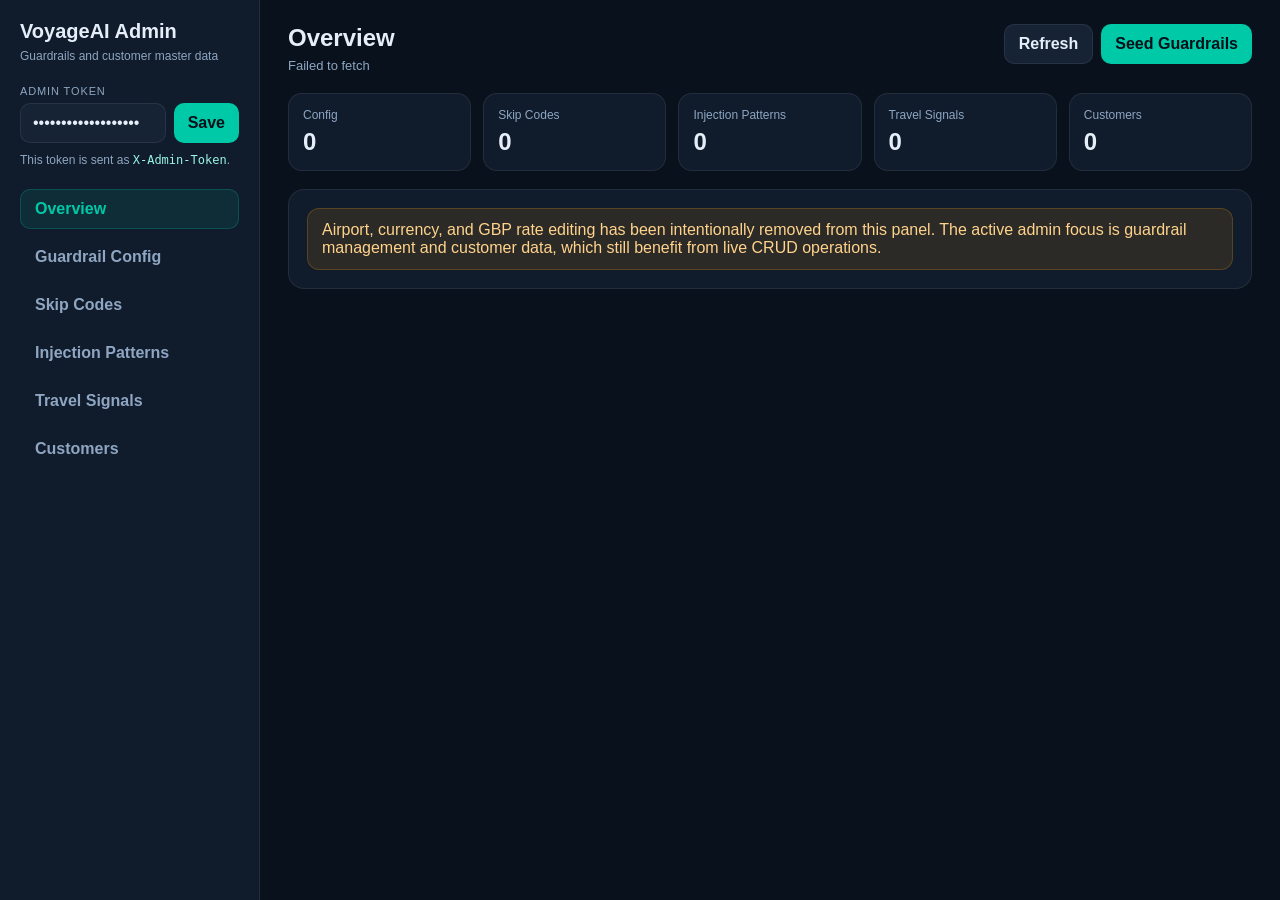
==== commit 9cdfd2ad: "updated admin panel for the Guardrail config edit" ====
--- a/frontend/admin.html
+++ b/frontend/admin.html
@@ -101,6 +101,10 @@
         <div class="title" id="pageTitle">Overview</div>
         <div class="status" id="pageStatus">Checking admin access...</div>
       </div>
+      <div class="row-actions">
+        <button class="btn-ghost" id="refreshAllBtn" type="button">Refresh</button>
+        <button class="btn-primary" id="seedGuardrailsBtn" type="button">Seed Guardrails</button>
+      </div>
     </div>
 
     <section id="view-overview">
@@ -799,8 +803,24 @@
   }
 }
 
+async function seedGuardrails() {
+  try {
+    setStatus("Seeding guardrail tables...");
+    const data = await api("/admin/guardrail/bootstrap", { method: "POST", body: JSON.stringify({}) });
+    await refreshAll();
+    setStatus(
+      "Guardrails seeded: " +
+      Object.entries(data.counts || {}).map(([k, v]) => `${k}=${v}`).join(", ")
+    );
+  } catch (error) {
+    setStatus(error.message);
+  }
+}
+
 document.querySelectorAll(".nav button").forEach(btn => btn.addEventListener("click", () => switchView(btn.dataset.view)));
 qs("saveTokenBtn").addEventListener("click", async () => { saveToken(); await refreshAll(); });
+qs("refreshAllBtn").addEventListener("click", refreshAll);
+qs("seedGuardrailsBtn").addEventListener("click", seedGuardrails);
 qs("configSearch").addEventListener("input", renderConfig);
 qs("skipSearch").addEventListener("input", renderSkip);
 qs("skipFilter").addEventListener("change", renderSkip);
